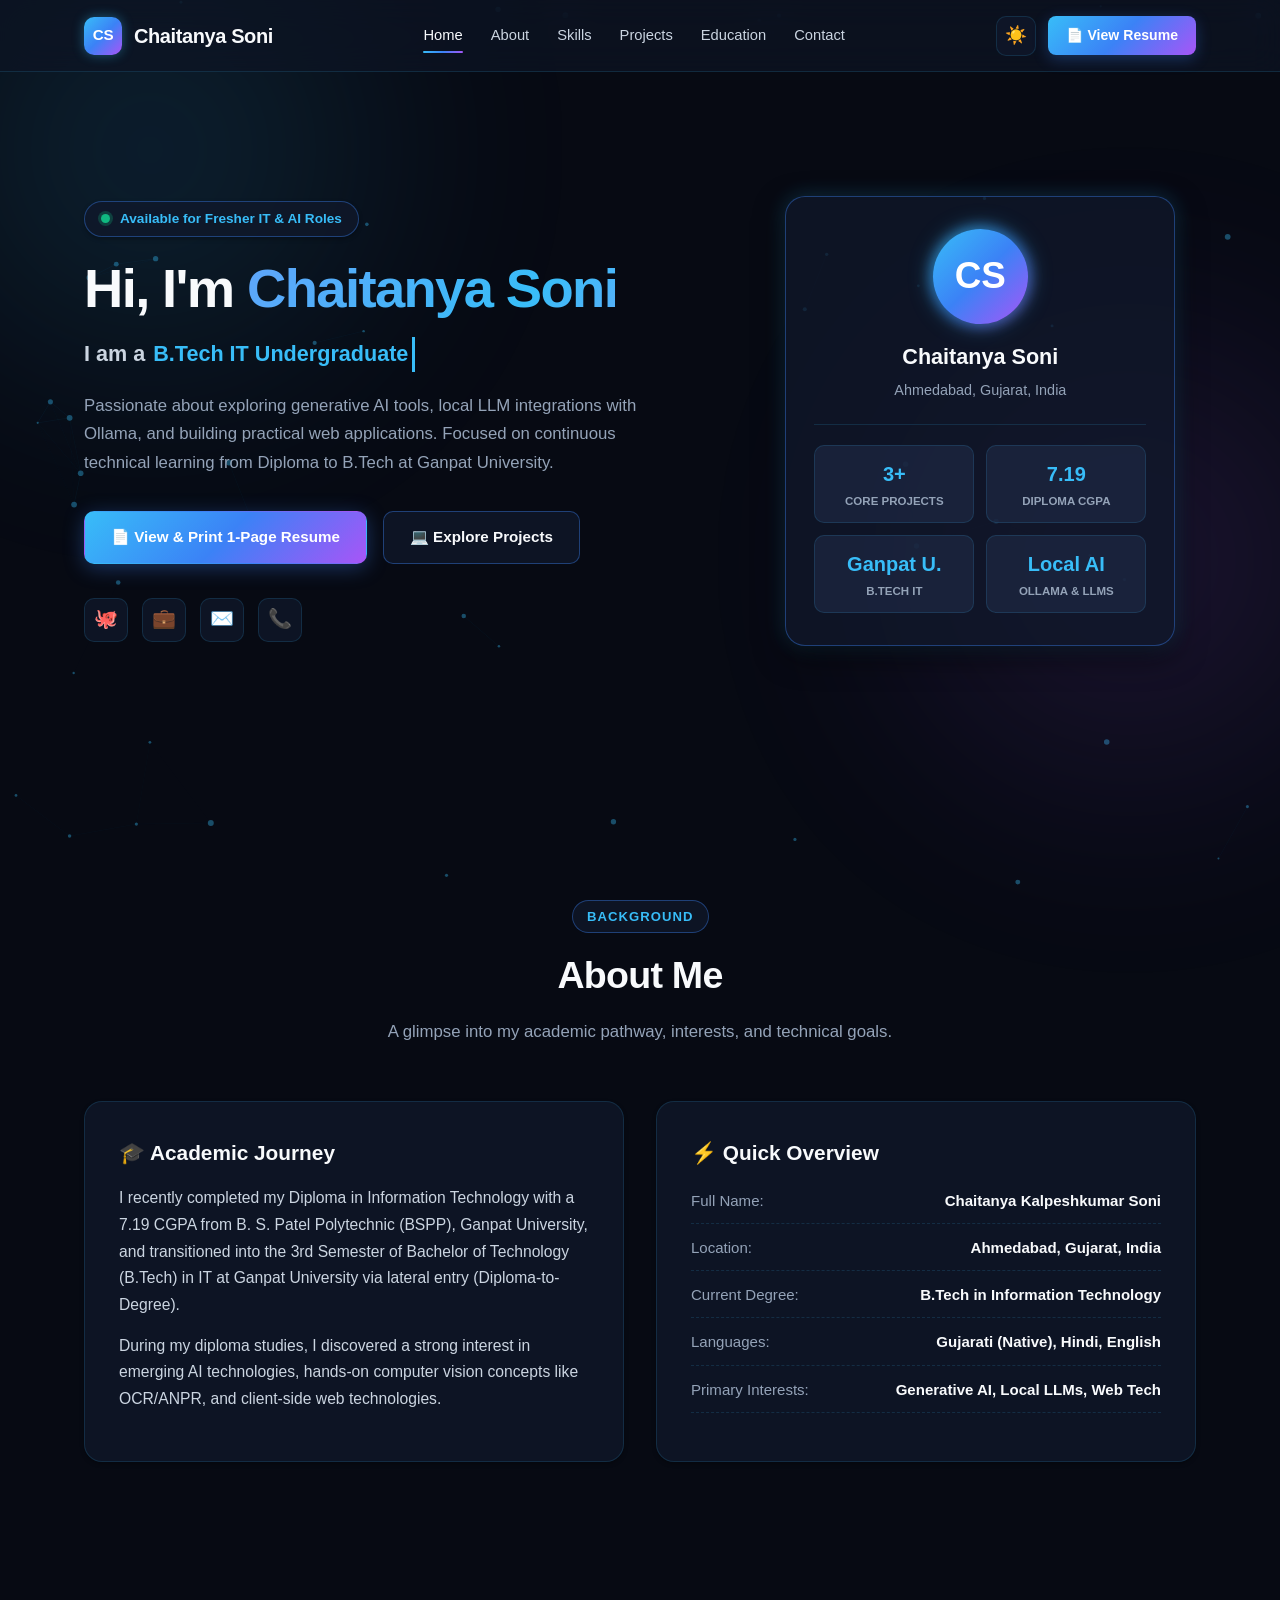
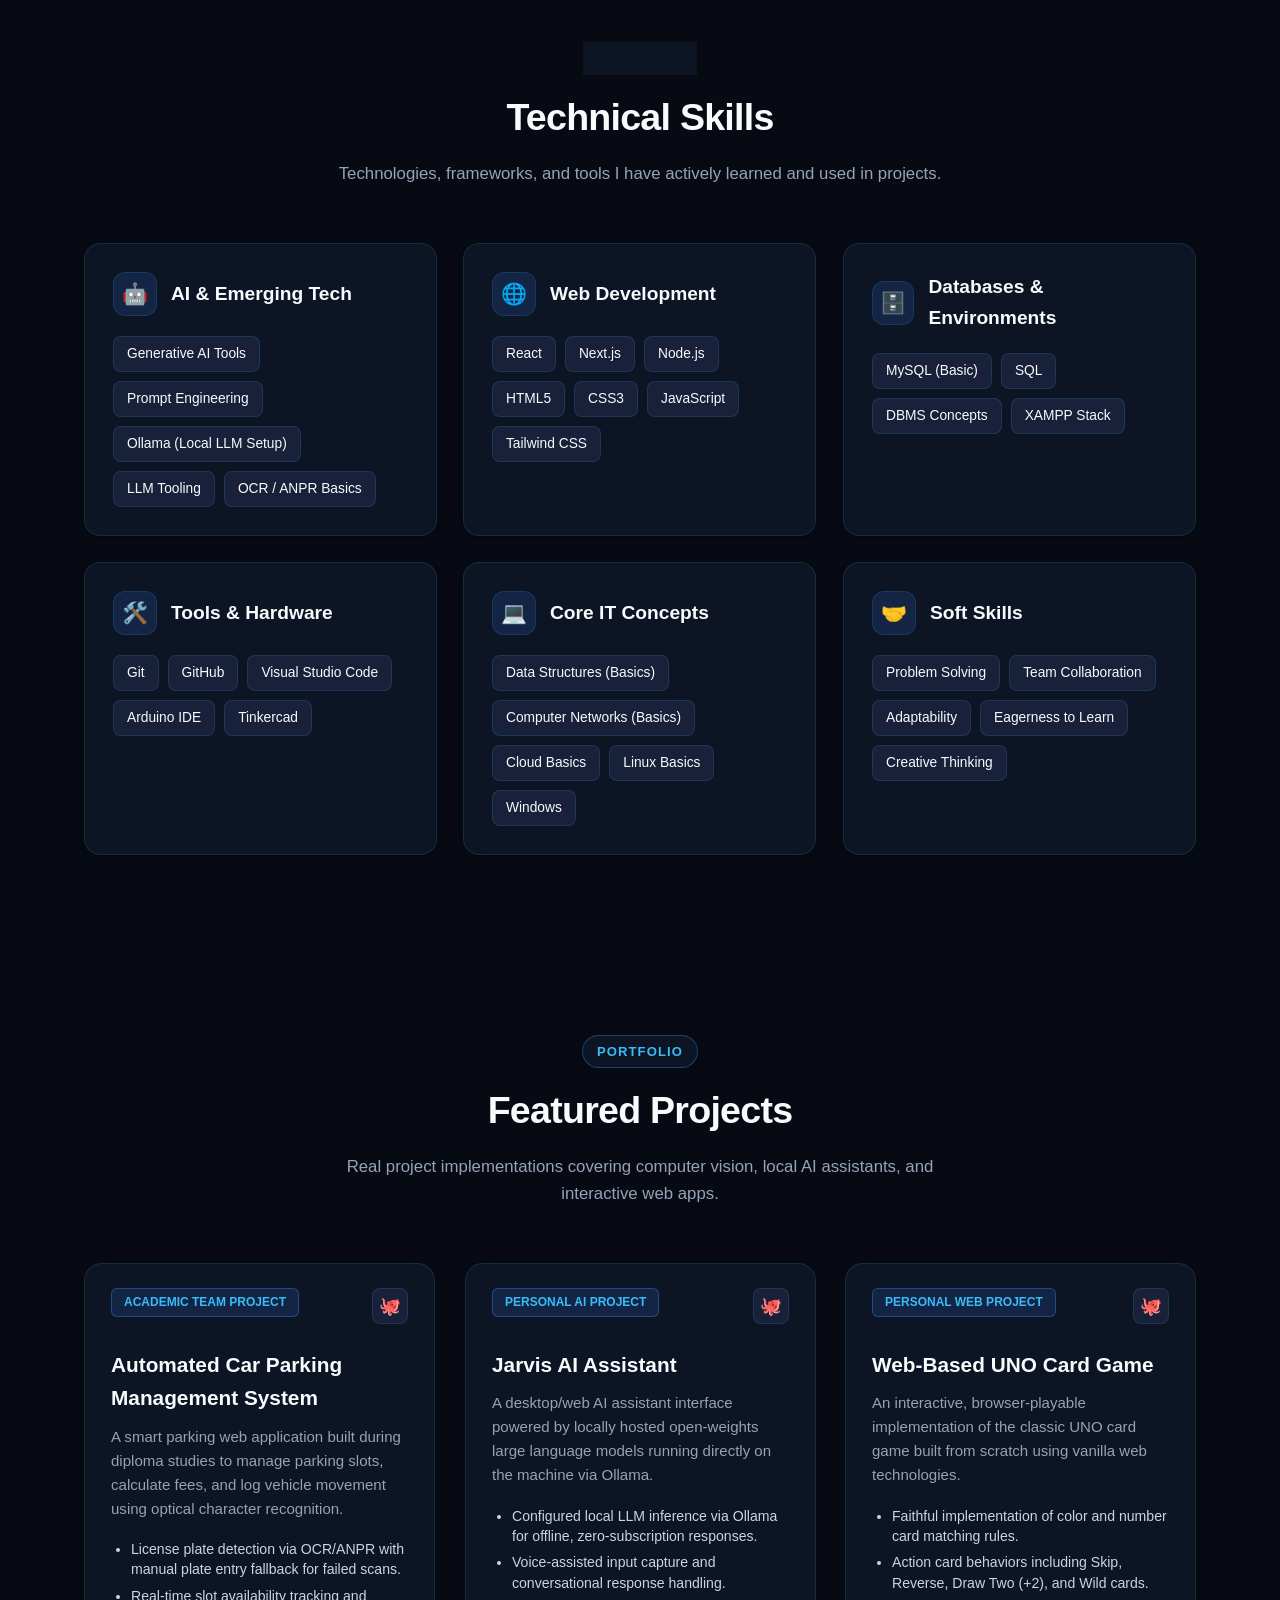
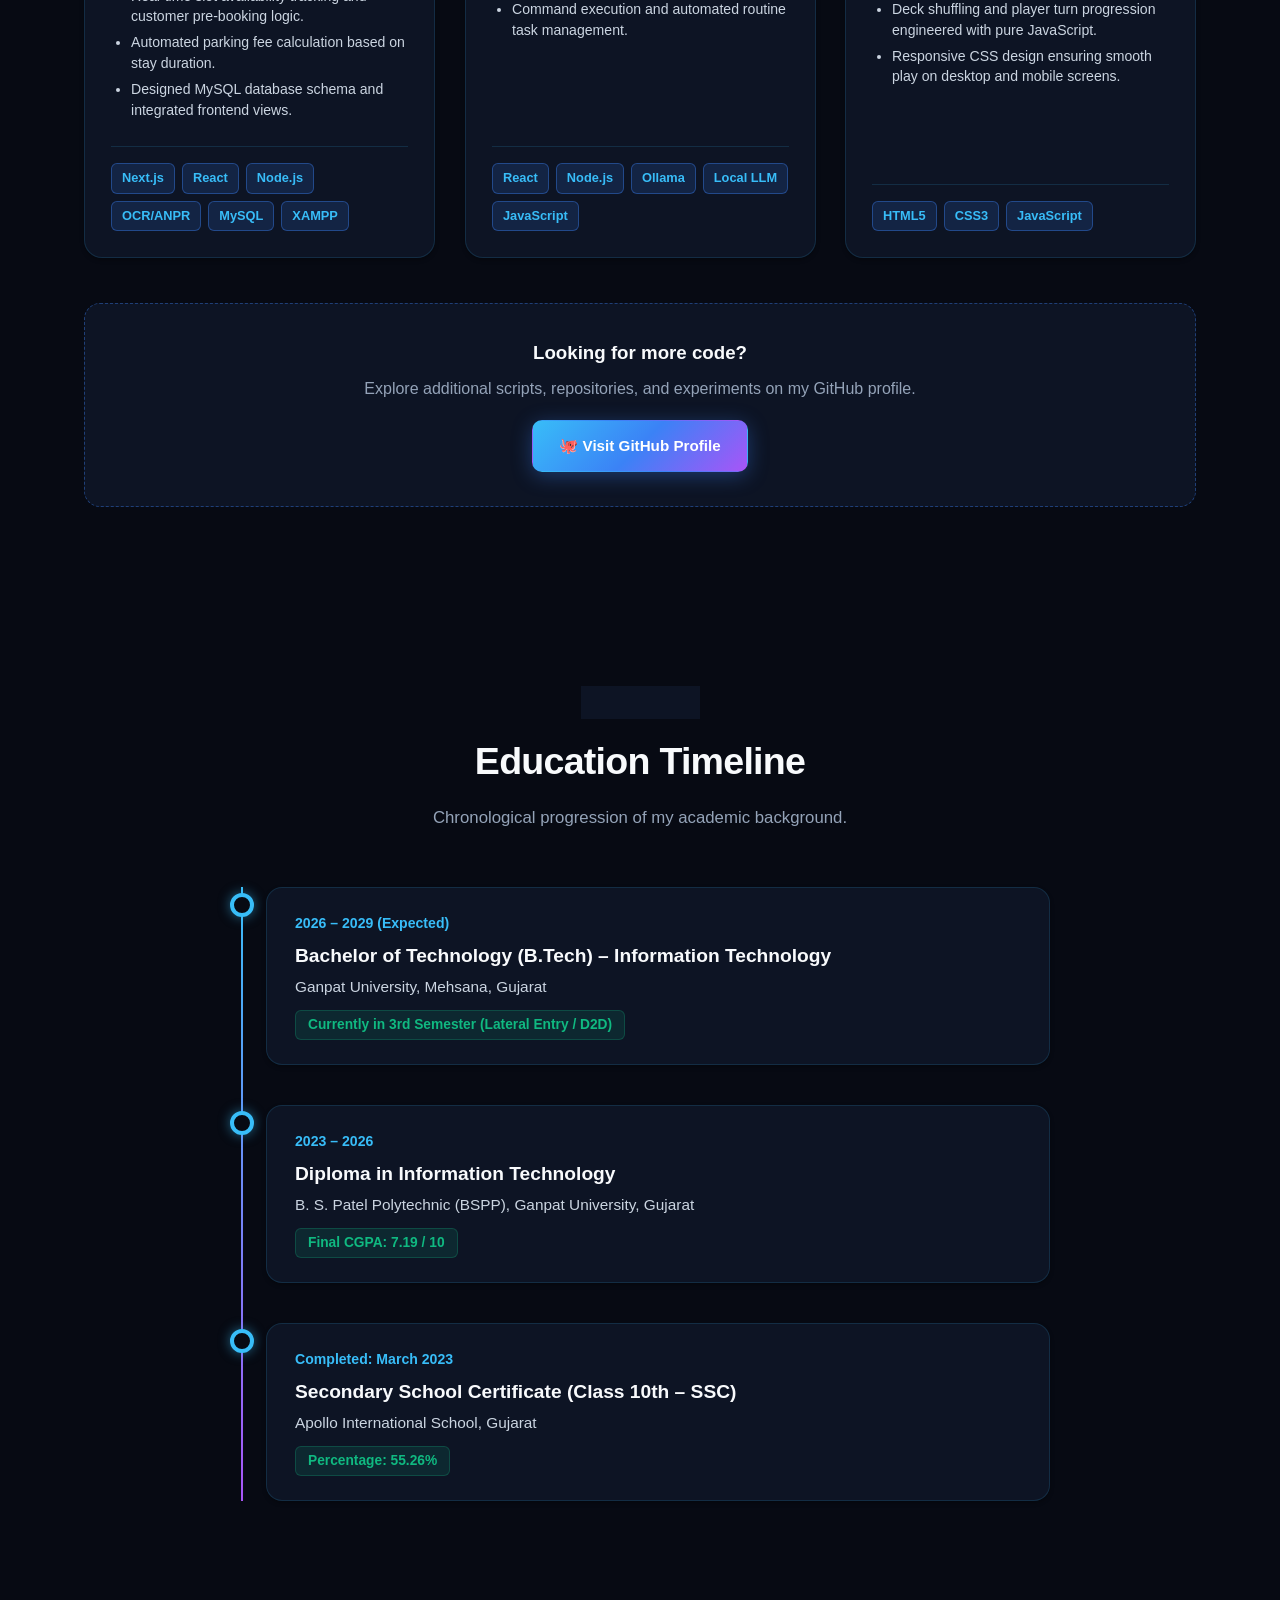
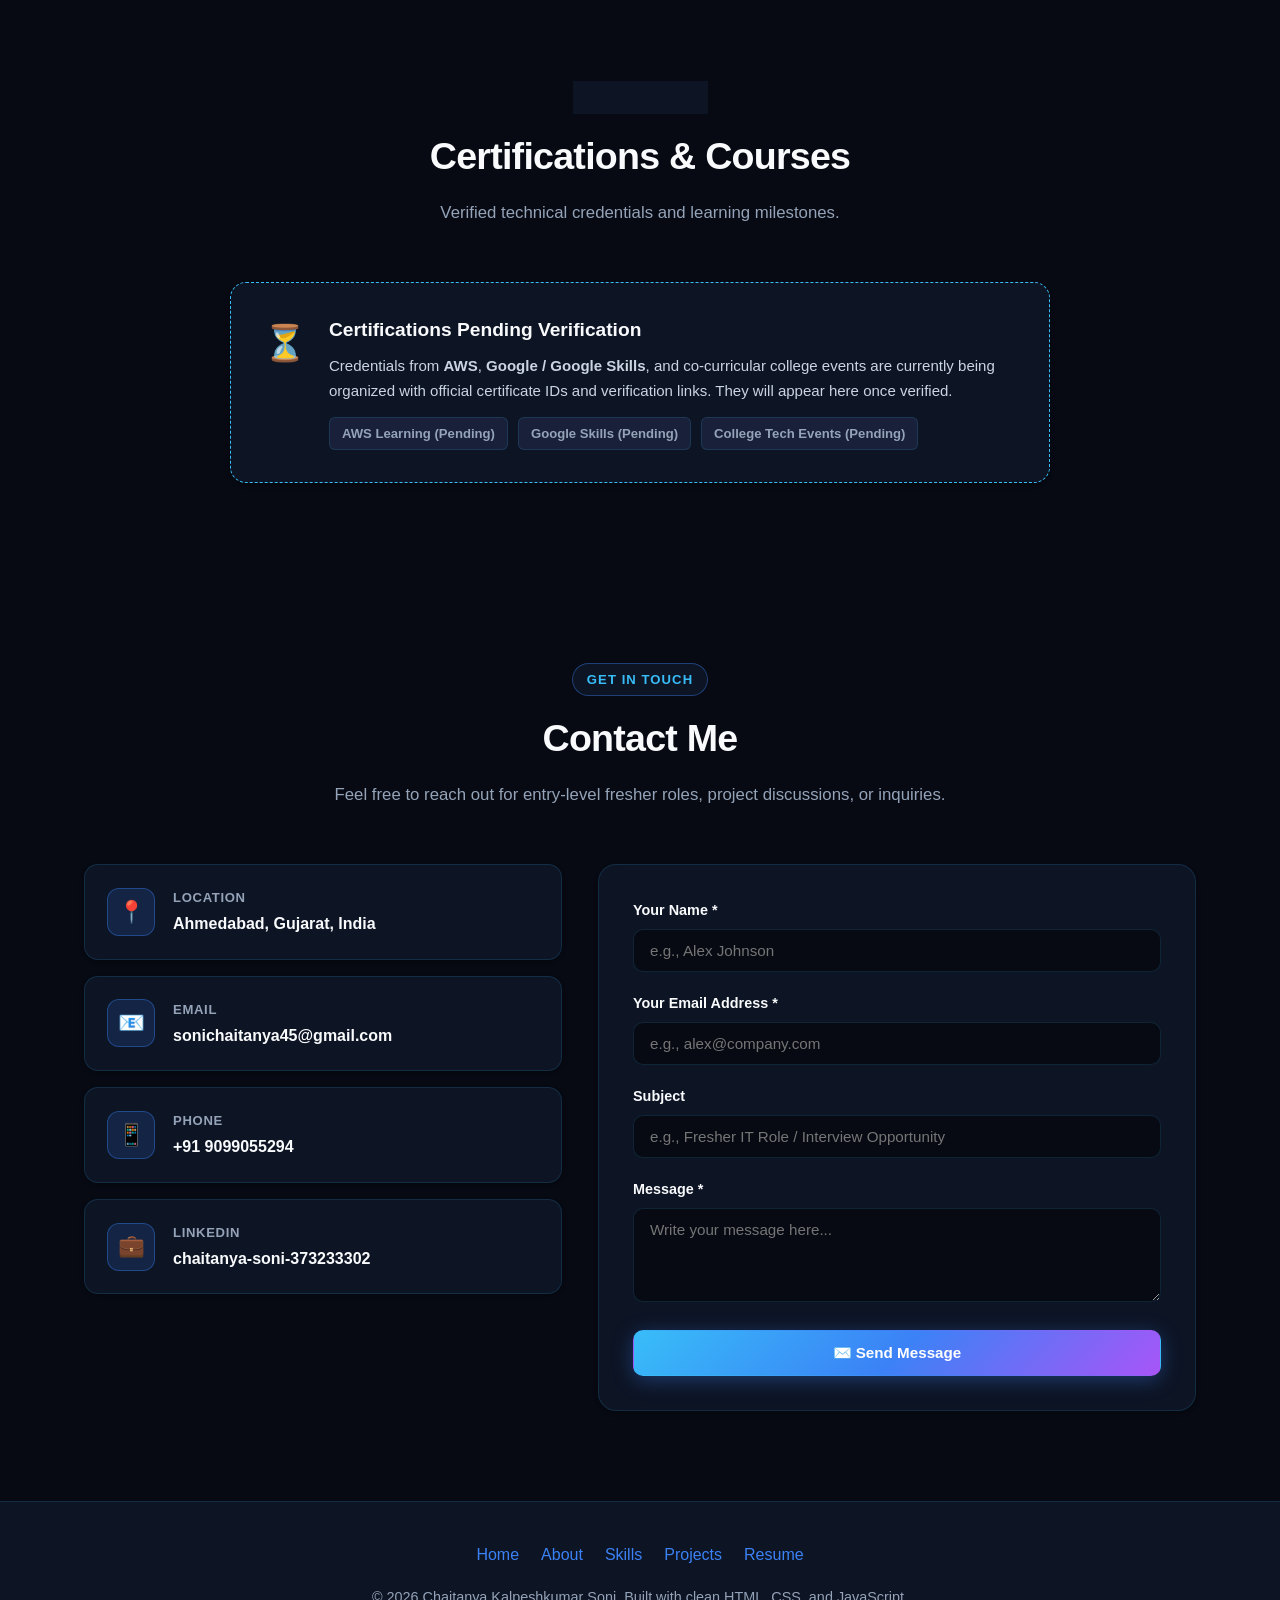
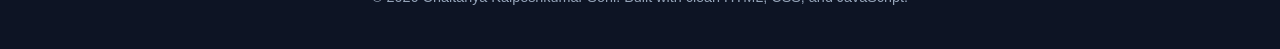
==== index.html @ d2c6862e "Enhance portfolio with animations and responsive design" ====
<!DOCTYPE html>
<html lang="en" data-theme="dark">
<head>
  <meta charset="UTF-8">
  <meta name="viewport" content="width=device-width, initial-scale=1.0">
  <title>Chaitanya Soni | IT Undergraduate & AI Enthusiast Portfolio</title>
  <meta name="description" content="Personal portfolio of Chaitanya Kalpeshkumar Soni, B.Tech IT undergraduate at Ganpat University specializing in AI tools, Local LLMs, and Web Technologies.">
  <link rel="stylesheet" href="style.css">
</head>
<body>

  <!-- Floating Particles Canvas & Ambient Glow Orbs -->
  <canvas id="particles-canvas"></canvas>
  <div class="bg-glow-orb orb-1"></div>
  <div class="bg-glow-orb orb-2"></div>

  <!-- Navigation Bar -->
  <nav class="navbar">
    <div class="container">
      <a href="#home" class="nav-brand">
        <span class="nav-avatar">CS</span>
        <span>Chaitanya Soni</span>
      </a>

      <div class="nav-links" id="nav-links">
        <a href="#home" class="active">Home</a>
        <a href="#about">About</a>
        <a href="#skills">Skills</a>
        <a href="#projects">Projects</a>
        <a href="#education">Education</a>
        <a href="#contact">Contact</a>
      </div>

      <div class="nav-actions">
        <button class="theme-toggle-btn" id="theme-toggle" aria-label="Toggle theme">
          <span id="theme-icon">☀️</span>
        </button>
        <a href="resume.html" target="_blank" class="btn-resume-nav">📄 View Resume</a>
        <button class="mobile-toggle" id="mobile-toggle" aria-label="Open navigation menu">☰</button>
      </div>
    </div>
  </nav>

  <!-- Hero Section -->
  <section class="hero" id="home">
    <div class="container">
      <div class="hero-content">
        <div class="hero-text animate-on-scroll">
          <div class="hero-status">
            <span class="status-dot"></span>
            <span>Available for Fresher IT &amp; AI Roles</span>
          </div>

          <h1 class="hero-title">
            Hi, I'm <span class="gradient-text">Chaitanya Soni</span>
          </h1>

          <div class="hero-subtitle-wrapper">
            <span class="hero-subtitle-prefix">I am a </span>
            <span class="typewriter-text" id="typewriter-text">B.Tech IT Undergraduate</span>
          </div>

          <p class="hero-description">
            Passionate about exploring generative AI tools, local LLM integrations with Ollama, and building practical web applications. Focused on continuous technical learning from Diploma to B.Tech at Ganpat University.
          </p>

          <div class="hero-buttons">
            <a href="resume.html" target="_blank" class="btn btn-primary">
              📄 View &amp; Print 1-Page Resume
            </a>
            <a href="#projects" class="btn btn-secondary">
              💻 Explore Projects
            </a>
          </div>

          <div class="hero-socials">
            <a href="https://github.com/ChaitanyaSoni-glitch" target="_blank" rel="noopener" class="social-link" title="GitHub Profile">
              🐙
            </a>
            <a href="https://www.linkedin.com/in/chaitanya-soni-373233302" target="_blank" rel="noopener" class="social-link" title="LinkedIn Profile">
              💼
            </a>
            <a href="mailto:sonichaitanya45@gmail.com" class="social-link" title="Email Me">
              ✉️
            </a>
            <a href="tel:+919099055294" class="social-link" title="Call Me">
              📞
            </a>
          </div>
        </div>

        <div class="hero-visual animate-on-scroll delay-2">
          <div class="hero-card">
            <div class="profile-avatar-large">CS</div>
            <h3 class="profile-name">Chaitanya Soni</h3>
            <p class="profile-tagline">Ahmedabad, Gujarat, India</p>

            <div class="quick-stats">
              <div class="stat-item">
                <div class="stat-value">3+</div>
                <div class="stat-label">Core Projects</div>
              </div>
              <div class="stat-item">
                <div class="stat-value">7.19</div>
                <div class="stat-label">Diploma CGPA</div>
              </div>
              <div class="stat-item">
                <div class="stat-value">Ganpat U.</div>
                <div class="stat-label">B.Tech IT</div>
              </div>
              <div class="stat-item">
                <div class="stat-value">Local AI</div>
                <div class="stat-label">Ollama &amp; LLMs</div>
              </div>
            </div>
          </div>
        </div>
      </div>
    </div>
  </section>

  <!-- About Section -->
  <section id="about">
    <div class="container">
      <div class="section-header animate-on-scroll">
        <span class="section-badge">Background</span>
        <h2 class="section-title">About Me</h2>
        <p class="section-subtitle">A glimpse into my academic pathway, interests, and technical goals.</p>
      </div>

      <div class="about-grid">
        <div class="about-card animate-on-scroll delay-1">
          <h3>🎓 Academic Journey</h3>
          <p>
            I recently completed my Diploma in Information Technology with a 7.19 CGPA from B. S. Patel Polytechnic (BSPP), Ganpat University, and transitioned into the 3rd Semester of Bachelor of Technology (B.Tech) in IT at Ganpat University via lateral entry (Diploma-to-Degree).
          </p>
          <p>
            During my diploma studies, I discovered a strong interest in emerging AI technologies, hands-on computer vision concepts like OCR/ANPR, and client-side web technologies.
          </p>
        </div>

        <div class="about-card animate-on-scroll delay-2">
          <h3>⚡ Quick Overview</h3>
          <div class="info-list">
            <div class="info-item">
              <span class="info-label">Full Name:</span>
              <span class="info-val">Chaitanya Kalpeshkumar Soni</span>
            </div>
            <div class="info-item">
              <span class="info-label">Location:</span>
              <span class="info-val">Ahmedabad, Gujarat, India</span>
            </div>
            <div class="info-item">
              <span class="info-label">Current Degree:</span>
              <span class="info-val">B.Tech in Information Technology</span>
            </div>
            <div class="info-item">
              <span class="info-label">Languages:</span>
              <span class="info-val">Gujarati (Native), Hindi, English</span>
            </div>
            <div class="info-item">
              <span class="info-label">Primary Interests:</span>
              <span class="info-val">Generative AI, Local LLMs, Web Tech</span>
            </div>
          </div>
        </div>
      </div>
    </div>
  </section>

  <!-- Technical Skills Section -->
  <section id="skills">
    <div class="container">
      <div class="section-header animate-on-scroll">
        <span class="section-badge">Expertise</span>
        <h2 class="section-title">Technical Skills</h2>
        <p class="section-subtitle">Technologies, frameworks, and tools I have actively learned and used in projects.</p>
      </div>

      <div class="skills-grid">
        <!-- AI & Modern Tools -->
        <div class="skill-category-card animate-on-scroll delay-1">
          <div class="skill-card-header">
            <div class="skill-icon-wrap">🤖</div>
            <h3 class="skill-card-title">AI &amp; Emerging Tech</h3>
          </div>
          <div class="skill-tags">
            <span class="skill-tag">Generative AI Tools</span>
            <span class="skill-tag">Prompt Engineering</span>
            <span class="skill-tag">Ollama (Local LLM Setup)</span>
            <span class="skill-tag">LLM Tooling</span>
            <span class="skill-tag">OCR / ANPR Basics</span>
          </div>
        </div>

        <!-- Web Technologies -->
        <div class="skill-category-card animate-on-scroll delay-2">
          <div class="skill-card-header">
            <div class="skill-icon-wrap">🌐</div>
            <h3 class="skill-card-title">Web Development</h3>
          </div>
          <div class="skill-tags">
            <span class="skill-tag">React</span>
            <span class="skill-tag">Next.js</span>
            <span class="skill-tag">Node.js</span>
            <span class="skill-tag">HTML5</span>
            <span class="skill-tag">CSS3</span>
            <span class="skill-tag">JavaScript</span>
            <span class="skill-tag">Tailwind CSS</span>
          </div>
        </div>

        <!-- Databases & Backend -->
        <div class="skill-category-card animate-on-scroll delay-3">
          <div class="skill-card-header">
            <div class="skill-icon-wrap">🗄️</div>
            <h3 class="skill-card-title">Databases &amp; Environments</h3>
          </div>
          <div class="skill-tags">
            <span class="skill-tag">MySQL (Basic)</span>
            <span class="skill-tag">SQL</span>
            <span class="skill-tag">DBMS Concepts</span>
            <span class="skill-tag">XAMPP Stack</span>
          </div>
        </div>

        <!-- Developer Tools & Hardware -->
        <div class="skill-category-card animate-on-scroll delay-1">
          <div class="skill-card-header">
            <div class="skill-icon-wrap">🛠️</div>
            <h3 class="skill-card-title">Tools &amp; Hardware</h3>
          </div>
          <div class="skill-tags">
            <span class="skill-tag">Git</span>
            <span class="skill-tag">GitHub</span>
            <span class="skill-tag">Visual Studio Code</span>
            <span class="skill-tag">Arduino IDE</span>
            <span class="skill-tag">Tinkercad</span>
          </div>
        </div>

        <!-- Core IT Fundamentals -->
        <div class="skill-category-card animate-on-scroll delay-2">
          <div class="skill-card-header">
            <div class="skill-icon-wrap">💻</div>
            <h3 class="skill-card-title">Core IT Concepts</h3>
          </div>
          <div class="skill-tags">
            <span class="skill-tag">Data Structures (Basics)</span>
            <span class="skill-tag">Computer Networks (Basics)</span>
            <span class="skill-tag">Cloud Basics</span>
            <span class="skill-tag">Linux Basics</span>
            <span class="skill-tag">Windows</span>
          </div>
        </div>

        <!-- Soft Skills -->
        <div class="skill-category-card animate-on-scroll delay-3">
          <div class="skill-card-header">
            <div class="skill-icon-wrap">🤝</div>
            <h3 class="skill-card-title">Soft Skills</h3>
          </div>
          <div class="skill-tags">
            <span class="skill-tag">Problem Solving</span>
            <span class="skill-tag">Team Collaboration</span>
            <span class="skill-tag">Adaptability</span>
            <span class="skill-tag">Eagerness to Learn</span>
            <span class="skill-tag">Creative Thinking</span>
          </div>
        </div>
      </div>
    </div>
  </section>

  <!-- Projects Section -->
  <section id="projects">
    <div class="container">
      <div class="section-header animate-on-scroll">
        <span class="section-badge">Portfolio</span>
        <h2 class="section-title">Featured Projects</h2>
        <p class="section-subtitle">Real project implementations covering computer vision, local AI assistants, and interactive web apps.</p>
      </div>

      <div class="projects-grid">
        <!-- Project 1 -->
        <div class="project-card animate-on-scroll delay-1">
          <div class="project-header-bar">
            <span class="project-badge">Academic Team Project</span>
            <div class="project-links">
              <a href="https://github.com/ChaitanyaSoni-glitch" target="_blank" rel="noopener" class="project-icon-btn" title="View on GitHub">
                🐙
              </a>
            </div>
          </div>
          <div class="project-body">
            <h3 class="project-title">Automated Car Parking Management System</h3>
            <p class="project-desc">
              A smart parking web application built during diploma studies to manage parking slots, calculate fees, and log vehicle movement using optical character recognition.
            </p>
            <ul class="project-features">
              <li>License plate detection via OCR/ANPR with manual plate entry fallback for failed scans.</li>
              <li>Real-time slot availability tracking and customer pre-booking logic.</li>
              <li>Automated parking fee calculation based on stay duration.</li>
              <li>Designed MySQL database schema and integrated frontend views.</li>
            </ul>
            <div class="project-techs">
              <span class="project-tech">Next.js</span>
              <span class="project-tech">React</span>
              <span class="project-tech">Node.js</span>
              <span class="project-tech">OCR/ANPR</span>
              <span class="project-tech">MySQL</span>
              <span class="project-tech">XAMPP</span>
            </div>
          </div>
        </div>

        <!-- Project 2 -->
        <div class="project-card animate-on-scroll delay-2">
          <div class="project-header-bar">
            <span class="project-badge">Personal AI Project</span>
            <div class="project-links">
              <a href="https://github.com/ChaitanyaSoni-glitch" target="_blank" rel="noopener" class="project-icon-btn" title="View on GitHub">
                🐙
              </a>
            </div>
          </div>
          <div class="project-body">
            <h3 class="project-title">Jarvis AI Assistant</h3>
            <p class="project-desc">
              A desktop/web AI assistant interface powered by locally hosted open-weights large language models running directly on the machine via Ollama.
            </p>
            <ul class="project-features">
              <li>Configured local LLM inference via Ollama for offline, zero-subscription responses.</li>
              <li>Voice-assisted input capture and conversational response handling.</li>
              <li>Command execution and automated routine task management.</li>
            </ul>
            <div class="project-techs">
              <span class="project-tech">React</span>
              <span class="project-tech">Node.js</span>
              <span class="project-tech">Ollama</span>
              <span class="project-tech">Local LLM</span>
              <span class="project-tech">JavaScript</span>
            </div>
          </div>
        </div>

        <!-- Project 3 -->
        <div class="project-card animate-on-scroll delay-3">
          <div class="project-header-bar">
            <span class="project-badge">Personal Web Project</span>
            <div class="project-links">
              <a href="https://github.com/ChaitanyaSoni-glitch" target="_blank" rel="noopener" class="project-icon-btn" title="View on GitHub">
                🐙
              </a>
            </div>
          </div>
          <div class="project-body">
            <h3 class="project-title">Web-Based UNO Card Game</h3>
            <p class="project-desc">
              An interactive, browser-playable implementation of the classic UNO card game built from scratch using vanilla web technologies.
            </p>
            <ul class="project-features">
              <li>Faithful implementation of color and number card matching rules.</li>
              <li>Action card behaviors including Skip, Reverse, Draw Two (+2), and Wild cards.</li>
              <li>Deck shuffling and player turn progression engineered with pure JavaScript.</li>
              <li>Responsive CSS design ensuring smooth play on desktop and mobile screens.</li>
            </ul>
            <div class="project-techs">
              <span class="project-tech">HTML5</span>
              <span class="project-tech">CSS3</span>
              <span class="project-tech">JavaScript</span>
            </div>
          </div>
        </div>
      </div>

      <div class="github-more-card animate-on-scroll">
        <h3>Looking for more code?</h3>
        <p style="color: var(--text-muted); margin: 8px 0 18px 0;">Explore additional scripts, repositories, and experiments on my GitHub profile.</p>
        <a href="https://github.com/ChaitanyaSoni-glitch" target="_blank" rel="noopener" class="btn btn-primary">
          🐙 Visit GitHub Profile
        </a>
      </div>
    </div>
  </section>

  <!-- Education Section -->
  <section id="education">
    <div class="container">
      <div class="section-header animate-on-scroll">
        <span class="section-badge">Academics</span>
        <h2 class="section-title">Education Timeline</h2>
        <p class="section-subtitle">Chronological progression of my academic background.</p>
      </div>

      <div class="timeline">
        <!-- B.Tech -->
        <div class="timeline-item animate-on-scroll delay-1">
          <div class="timeline-dot"></div>
          <div class="timeline-content">
            <div class="timeline-date">2026 &ndash; 2029 (Expected)</div>
            <h3 class="timeline-title">Bachelor of Technology (B.Tech) &ndash; Information Technology</h3>
            <div class="timeline-institute">Ganpat University, Mehsana, Gujarat</div>
            <div class="timeline-score">Currently in 3rd Semester (Lateral Entry / D2D)</div>
          </div>
        </div>

        <!-- Diploma -->
        <div class="timeline-item animate-on-scroll delay-2">
          <div class="timeline-dot"></div>
          <div class="timeline-content">
            <div class="timeline-date">2023 &ndash; 2026</div>
            <h3 class="timeline-title">Diploma in Information Technology</h3>
            <div class="timeline-institute">B. S. Patel Polytechnic (BSPP), Ganpat University, Gujarat</div>
            <div class="timeline-score">Final CGPA: 7.19 / 10</div>
          </div>
        </div>

        <!-- Class 10 -->
        <div class="timeline-item animate-on-scroll delay-3">
          <div class="timeline-dot"></div>
          <div class="timeline-content">
            <div class="timeline-date">Completed: March 2023</div>
            <h3 class="timeline-title">Secondary School Certificate (Class 10th &ndash; SSC)</h3>
            <div class="timeline-institute">Apollo International School, Gujarat</div>
            <div class="timeline-score">Percentage: 55.26%</div>
          </div>
        </div>
      </div>
    </div>
  </section>

  <!-- Certifications / Pending Verification Card -->
  <section id="certifications">
    <div class="container">
      <div class="section-header animate-on-scroll">
        <span class="section-badge">Credentials</span>
        <h2 class="section-title">Certifications &amp; Courses</h2>
        <p class="section-subtitle">Verified technical credentials and learning milestones.</p>
      </div>

      <div class="pending-notice-card animate-on-scroll">
        <div class="pending-icon">⏳</div>
        <div class="pending-content">
          <h3>Certifications Pending Verification</h3>
          <p>
            Credentials from <strong>AWS</strong>, <strong>Google / Google Skills</strong>, and co-curricular college events are currently being organized with official certificate IDs and verification links. They will appear here once verified.
          </p>
          <div class="pending-badges">
            <span class="pending-badge">AWS Learning (Pending)</span>
            <span class="pending-badge">Google Skills (Pending)</span>
            <span class="pending-badge">College Tech Events (Pending)</span>
          </div>
        </div>
      </div>
    </div>
  </section>

  <!-- Contact Section -->
  <section id="contact">
    <div class="container">
      <div class="section-header animate-on-scroll">
        <span class="section-badge">Get in Touch</span>
        <h2 class="section-title">Contact Me</h2>
        <p class="section-subtitle">Feel free to reach out for entry-level fresher roles, project discussions, or inquiries.</p>
      </div>

      <div class="contact-grid">
        <div class="contact-info-cards animate-on-scroll delay-1">
          <div class="contact-card">
            <div class="contact-icon">📍</div>
            <div class="contact-details">
              <h4>Location</h4>
              <p>Ahmedabad, Gujarat, India</p>
            </div>
          </div>

          <div class="contact-card">
            <div class="contact-icon">📧</div>
            <div class="contact-details">
              <h4>Email</h4>
              <a href="mailto:sonichaitanya45@gmail.com">sonichaitanya45@gmail.com</a>
            </div>
          </div>

          <div class="contact-card">
            <div class="contact-icon">📱</div>
            <div class="contact-details">
              <h4>Phone</h4>
              <a href="tel:+919099055294">+91 9099055294</a>
            </div>
          </div>

          <div class="contact-card">
            <div class="contact-icon">💼</div>
            <div class="contact-details">
              <h4>LinkedIn</h4>
              <a href="https://www.linkedin.com/in/chaitanya-soni-373233302" target="_blank" rel="noopener">
                chaitanya-soni-373233302
              </a>
            </div>
          </div>
        </div>

        <!-- Contact Form -->
        <div class="contact-form-card animate-on-scroll delay-2">
          <form id="contact-form">
            <div class="form-group">
              <label for="name">Your Name *</label>
              <input type="text" id="name" required placeholder="e.g., Alex Johnson">
            </div>

            <div class="form-group">
              <label for="email">Your Email Address *</label>
              <input type="email" id="email" required placeholder="e.g., alex@company.com">
            </div>

            <div class="form-group">
              <label for="subject">Subject</label>
              <input type="text" id="subject" placeholder="e.g., Fresher IT Role / Interview Opportunity">
            </div>

            <div class="form-group">
              <label for="message">Message *</label>
              <textarea id="message" rows="4" required placeholder="Write your message here..."></textarea>
            </div>

            <button type="submit" class="btn btn-primary" style="width: 100%; justify-content: center;">
              ✉️ Send Message
            </button>
            <div id="form-status" class="form-status"></div>
          </form>
        </div>
      </div>
    </div>
  </section>

  <!-- Footer -->
  <footer>
    <div class="container">
      <div class="footer-content">
        <div class="footer-links">
          <a href="#home">Home</a>
          <a href="#about">About</a>
          <a href="#skills">Skills</a>
          <a href="#projects">Projects</a>
          <a href="resume.html" target="_blank">Resume</a>
        </div>
        <p class="footer-copy">
          &copy; 2026 Chaitanya Kalpeshkumar Soni. Built with clean HTML, CSS, and JavaScript.
        </p>
      </div>
    </div>
  </footer>

  <!-- Back to Top Button -->
  <button id="back-to-top" class="back-to-top" aria-label="Back to top">↑</button>

  <script src="script.js"></script>
</body>
</html>
---- style.css ----
/* ==========================================================================
   Chaitanya Soni - Modern Portfolio Stylesheet
   Theme: Premium Dark / Clean Light Mode with Glowing Gradients & Animations
   ========================================================================== */

:root {
  --font-sans: -apple-system, BlinkMacSystemFont, "Segoe UI", Roboto, "Helvetica Neue", Arial, sans-serif;

  /* Premium Dark Theme (Default) */
  --bg-primary: #070a13;
  --bg-secondary: #0d1424;
  --bg-card: rgba(16, 24, 43, 0.75);
  --bg-card-hover: rgba(24, 36, 64, 0.9);
  --bg-glass: rgba(13, 20, 36, 0.7);
  --bg-tag: rgba(30, 41, 67, 0.7);
  --border-color: rgba(56, 189, 248, 0.15);
  --border-glow: rgba(59, 130, 246, 0.4);

  --text-primary: #f8fafc;
  --text-secondary: #cbd5e1;
  --text-muted: #94a3b8;

  --accent-cyan: #38bdf8;
  --accent-blue: #3b82f6;
  --accent-purple: #a855f7;
  --accent-emerald: #10b981;

  --accent-primary: #3b82f6;
  --accent-hover: #60a5fa;
  --accent-light: rgba(59, 130, 246, 0.15);
  
  --gradient-glow: linear-gradient(135deg, #38bdf8 0%, #3b82f6 50%, #a855f7 100%);
  --gradient-text: linear-gradient(135deg, #60a5fa 0%, #38bdf8 40%, #c084fc 100%);
  --card-glow: 0 8px 32px 0 rgba(0, 0, 0, 0.37);

  --shadow-sm: 0 2px 4px rgba(0, 0, 0, 0.3);
  --shadow-md: 0 4px 14px rgba(0, 0, 0, 0.45);
  --shadow-lg: 0 10px 30px rgba(0, 0, 0, 0.6);
  --shadow-neon: 0 0 20px rgba(56, 189, 248, 0.25);

  --nav-height: 72px;
  --container-max: 1160px;
  --transition: all 0.3s cubic-bezier(0.4, 0, 0.2, 1);
}

[data-theme="light"] {
  --bg-primary: #f8fafc;
  --bg-secondary: #ffffff;
  --bg-card: rgba(255, 255, 255, 0.85);
  --bg-card-hover: #ffffff;
  --bg-glass: rgba(255, 255, 255, 0.85);
  --bg-tag: #e2e8f0;
  --border-color: #e2e8f0;
  --border-glow: rgba(37, 99, 235, 0.3);

  --text-primary: #0f172a;
  --text-secondary: #334155;
  --text-muted: #64748b;

  --accent-primary: #2563eb;
  --accent-hover: #1d4ed8;
  --accent-light: #eff6ff;

  --gradient-glow: linear-gradient(135deg, #2563eb 0%, #3b82f6 50%, #60a5fa 100%);
  --gradient-text: linear-gradient(135deg, #1e40af 0%, #2563eb 50%, #7c3aed 100%);
  --card-glow: 0 8px 30px rgba(0, 0, 0, 0.06);

  --shadow-sm: 0 1px 3px rgba(0, 0, 0, 0.05);
  --shadow-md: 0 4px 6px -1px rgba(0, 0, 0, 0.08);
  --shadow-lg: 0 10px 25px -3px rgba(0, 0, 0, 0.1);
  --shadow-neon: 0 0 15px rgba(37, 99, 235, 0.15);
}

/* Reset & Base Setup */
*, *::before, *::after {
  box-sizing: border-box;
  margin: 0;
  padding: 0;
}

html {
  scroll-behavior: smooth;
  font-size: 16px;
}

body {
  font-family: var(--font-sans);
  background-color: var(--bg-primary);
  color: var(--text-primary);
  line-height: 1.6;
  overflow-x: hidden;
  position: relative;
  transition: background-color 0.4s ease, color 0.4s ease;
  min-height: 100vh;
}

/* Background Canvas Particles */
#particles-canvas {
  position: fixed;
  top: 0;
  left: 0;
  width: 100%;
  height: 100%;
  z-index: 0;
  pointer-events: none;
  opacity: 0.75;
}

/* Glowing Background Ambient Orbs */
.bg-glow-orb {
  position: fixed;
  width: 500px;
  height: 500px;
  border-radius: 50%;
  filter: blur(120px);
  opacity: 0.18;
  pointer-events: none;
  z-index: 0;
}

.orb-1 {
  top: -100px;
  left: -100px;
  background: radial-gradient(circle, var(--accent-cyan), transparent);
  animation: orbFloat 18s ease-in-out infinite alternate;
}

.orb-2 {
  bottom: 10%;
  right: -100px;
  background: radial-gradient(circle, var(--accent-purple), transparent);
  animation: orbFloat 22s ease-in-out infinite alternate-reverse;
}

@keyframes orbFloat {
  0% { transform: translate(0, 0) scale(1); }
  50% { transform: translate(60px, 40px) scale(1.15); }
  100% { transform: translate(-40px, 80px) scale(0.95); }
}

.container {
  width: 100%;
  max-width: var(--container-max);
  margin: 0 auto;
  padding: 0 24px;
  position: relative;
  z-index: 1;
}

a {
  color: var(--accent-primary);
  text-decoration: none;
  transition: var(--transition);
}

a:hover {
  color: var(--accent-hover);
}

ul {
  list-style: none;
}

/* ==========================================================================
   Navigation Bar
   ========================================================================== */
.navbar {
  position: fixed;
  top: 0;
  left: 0;
  width: 100%;
  height: var(--nav-height);
  background-color: var(--bg-glass);
  backdrop-filter: blur(16px);
  -webkit-backdrop-filter: blur(16px);
  border-bottom: 1px solid var(--border-color);
  z-index: 1000;
  transition: var(--transition);
}

.navbar.scrolled {
  box-shadow: var(--shadow-md);
  border-bottom-color: var(--border-glow);
}

.navbar .container {
  display: flex;
  justify-content: space-between;
  align-items: center;
  height: 100%;
}

.nav-brand {
  display: flex;
  align-items: center;
  gap: 12px;
  font-weight: 800;
  font-size: 1.25rem;
  color: var(--text-primary);
  letter-spacing: -0.02em;
}

.nav-avatar {
  width: 38px;
  height: 38px;
  border-radius: 10px;
  background: var(--gradient-glow);
  display: flex;
  align-items: center;
  justify-content: center;
  color: #ffffff;
  font-weight: 800;
  font-size: 0.95rem;
  box-shadow: 0 0 12px rgba(56, 189, 248, 0.4);
  transition: transform 0.3s ease;
}

.nav-brand:hover .nav-avatar {
  transform: rotate(6deg) scale(1.08);
}

.nav-links {
  display: flex;
  align-items: center;
  gap: 28px;
}

.nav-links a {
  color: var(--text-secondary);
  font-weight: 500;
  font-size: 0.92rem;
  position: relative;
  padding: 6px 0;
}

.nav-links a::after {
  content: "";
  position: absolute;
  bottom: 0;
  left: 0;
  width: 0%;
  height: 2px;
  background: var(--gradient-glow);
  transition: width 0.3s ease;
  border-radius: 2px;
}

.nav-links a:hover,
.nav-links a.active {
  color: var(--text-primary);
}

.nav-links a:hover::after,
.nav-links a.active::after {
  width: 100%;
}

.nav-actions {
  display: flex;
  align-items: center;
  gap: 12px;
}

.theme-toggle-btn {
  background: var(--bg-card);
  border: 1px solid var(--border-color);
  color: var(--text-primary);
  width: 40px;
  height: 40px;
  border-radius: 10px;
  display: flex;
  align-items: center;
  justify-content: center;
  cursor: pointer;
  font-size: 1.1rem;
  transition: var(--transition);
}

.theme-toggle-btn:hover {
  background: var(--bg-card-hover);
  border-color: var(--border-glow);
  transform: scale(1.05);
  box-shadow: var(--shadow-neon);
}

.btn-resume-nav {
  padding: 8px 18px;
  background: var(--gradient-glow);
  color: #ffffff !important;
  font-weight: 600;
  font-size: 0.88rem;
  border-radius: 8px;
  box-shadow: 0 4px 15px rgba(59, 130, 246, 0.3);
  transition: var(--transition);
  display: inline-flex;
  align-items: center;
  gap: 6px;
}

.btn-resume-nav:hover {
  transform: translateY(-2px);
  box-shadow: 0 6px 20px rgba(59, 130, 246, 0.5);
}

.mobile-toggle {
  display: none;
  background: none;
  border: none;
  font-size: 1.6rem;
  color: var(--text-primary);
  cursor: pointer;
  padding: 4px;
}

/* ==========================================================================
   Hero Section
   ========================================================================== */
.hero {
  padding-top: calc(var(--nav-height) + 50px);
  padding-bottom: 90px;
  position: relative;
  min-height: 90vh;
  display: flex;
  align-items: center;
}

.hero-content {
  display: grid;
  grid-template-columns: 1.25fr 0.85fr;
  align-items: center;
  gap: 48px;
  width: 100%;
}

.hero-status {
  display: inline-flex;
  align-items: center;
  gap: 10px;
  padding: 6px 16px;
  background: var(--bg-card);
  border: 1px solid var(--border-glow);
  border-radius: 9999px;
  font-size: 0.85rem;
  font-weight: 600;
  color: var(--accent-cyan);
  margin-bottom: 22px;
  box-shadow: var(--shadow-sm);
  backdrop-filter: blur(8px);
  animation: pulseGlow 3s infinite alternate;
}

@keyframes pulseGlow {
  0% { box-shadow: 0 0 5px rgba(56, 189, 248, 0.2); }
  100% { box-shadow: 0 0 16px rgba(56, 189, 248, 0.5); }
}

.status-dot {
  width: 9px;
  height: 9px;
  background-color: var(--accent-emerald);
  border-radius: 50%;
  box-shadow: 0 0 0 3px rgba(16, 185, 129, 0.25);
  animation: pulseDot 2s infinite;
}

@keyframes pulseDot {
  0% { box-shadow: 0 0 0 0 rgba(16, 185, 129, 0.6); }
  70% { box-shadow: 0 0 0 7px rgba(16, 185, 129, 0); }
  100% { box-shadow: 0 0 0 0 rgba(16, 185, 129, 0); }
}

.hero-title {
  font-size: 3.4rem;
  font-weight: 800;
  line-height: 1.12;
  letter-spacing: -0.03em;
  margin-bottom: 16px;
  color: var(--text-primary);
}

.hero-title .gradient-text {
  background: var(--gradient-text);
  -webkit-background-clip: text;
  -webkit-text-fill-color: transparent;
  background-size: 200% auto;
  animation: gradientShift 6s ease infinite;
}

@keyframes gradientShift {
  0% { background-position: 0% 50%; }
  50% { background-position: 100% 50%; }
  100% { background-position: 0% 50%; }
}

.hero-subtitle-wrapper {
  display: flex;
  align-items: center;
  font-size: 1.35rem;
  font-weight: 600;
  color: var(--text-secondary);
  margin-bottom: 18px;
  min-height: 38px;
}

.hero-subtitle-prefix {
  margin-right: 8px;
}

.typewriter-text {
  color: var(--accent-cyan);
  font-weight: 700;
  border-right: 3px solid var(--accent-cyan);
  padding-right: 4px;
  white-space: nowrap;
  animation: blinkCursor 0.8s infinite;
}

@keyframes blinkCursor {
  0%, 100% { border-color: transparent; }
  50% { border-color: var(--accent-cyan); }
}

.hero-description {
  font-size: 1.05rem;
  color: var(--text-muted);
  line-height: 1.7;
  margin-bottom: 34px;
  max-width: 580px;
}

.hero-buttons {
  display: flex;
  flex-wrap: wrap;
  gap: 16px;
  margin-bottom: 34px;
}

.btn {
  display: inline-flex;
  align-items: center;
  gap: 8px;
  padding: 13px 26px;
  font-size: 0.95rem;
  font-weight: 600;
  border-radius: 10px;
  cursor: pointer;
  transition: var(--transition);
  border: 1px solid transparent;
  position: relative;
  overflow: hidden;
}

.btn-primary {
  background: var(--gradient-glow);
  color: #ffffff !important;
  box-shadow: 0 4px 20px rgba(59, 130, 246, 0.35);
}

.btn-primary:hover {
  transform: translateY(-2px);
  box-shadow: 0 8px 25px rgba(59, 130, 246, 0.55);
}

.btn-secondary {
  background: var(--bg-card);
  color: var(--text-primary) !important;
  border-color: var(--border-glow);
  backdrop-filter: blur(8px);
}

.btn-secondary:hover {
  background: var(--bg-card-hover);
  border-color: var(--accent-cyan);
  transform: translateY(-2px);
  box-shadow: var(--shadow-neon);
}

.hero-socials {
  display: flex;
  align-items: center;
  gap: 14px;
}

.social-link {
  width: 44px;
  height: 44px;
  border-radius: 10px;
  background: var(--bg-card);
  border: 1px solid var(--border-color);
  display: flex;
  align-items: center;
  justify-content: center;
  color: var(--text-secondary);
  font-size: 1.2rem;
  transition: var(--transition);
  backdrop-filter: blur(8px);
}

.social-link:hover {
  color: var(--accent-cyan);
  border-color: var(--accent-cyan);
  transform: translateY(-3px) scale(1.05);
  box-shadow: var(--shadow-neon);
}

/* Hero 3D Card */
.hero-visual {
  display: flex;
  justify-content: center;
}

.hero-card {
  width: 100%;
  max-width: 390px;
  background: var(--bg-card);
  border: 1px solid var(--border-glow);
  border-radius: 20px;
  padding: 32px 28px;
  box-shadow: var(--shadow-lg), var(--shadow-neon);
  backdrop-filter: blur(16px);
  -webkit-backdrop-filter: blur(16px);
  position: relative;
  transition: transform 0.4s ease, box-shadow 0.4s ease;
}

.hero-card:hover {
  transform: translateY(-6px);
  box-shadow: var(--shadow-lg), 0 0 35px rgba(56, 189, 248, 0.35);
}

.profile-avatar-large {
  width: 95px;
  height: 95px;
  border-radius: 50%;
  background: var(--gradient-glow);
  color: #ffffff;
  display: flex;
  align-items: center;
  justify-content: center;
  font-size: 2.3rem;
  font-weight: 800;
  margin: 0 auto 16px auto;
  box-shadow: 0 0 25px rgba(56, 189, 248, 0.4);
  position: relative;
}

.profile-avatar-large::after {
  content: "";
  position: absolute;
  inset: -4px;
  border-radius: 50%;
  background: var(--gradient-glow);
  z-index: -1;
  opacity: 0.5;
  filter: blur(6px);
}

.profile-name {
  text-align: center;
  font-size: 1.35rem;
  font-weight: 700;
  color: var(--text-primary);
  margin-bottom: 4px;
}

.profile-tagline {
  text-align: center;
  font-size: 0.9rem;
  color: var(--text-muted);
  margin-bottom: 22px;
}

.quick-stats {
  display: grid;
  grid-template-columns: repeat(2, 1fr);
  gap: 12px;
  border-top: 1px solid var(--border-color);
  padding-top: 20px;
}

.stat-item {
  text-align: center;
  padding: 12px 10px;
  background: var(--bg-tag);
  border-radius: 10px;
  border: 1px solid var(--border-color);
  transition: var(--transition);
}

.stat-item:hover {
  border-color: var(--accent-cyan);
  transform: translateY(-2px);
}

.stat-value {
  font-size: 1.25rem;
  font-weight: 800;
  color: var(--accent-cyan);
}

.stat-label {
  font-size: 0.72rem;
  color: var(--text-muted);
  font-weight: 600;
  text-transform: uppercase;
  margin-top: 2px;
}

/* ==========================================================================
   Section Common Styling & Scroll Animations
   ========================================================================== */
section {
  padding: 90px 0;
  position: relative;
}

.section-header {
  text-align: center;
  margin-bottom: 55px;
}

.section-badge {
  display: inline-block;
  padding: 5px 14px;
  background-color: var(--bg-card);
  color: var(--accent-cyan);
  border-radius: 9999px;
  font-size: 0.82rem;
  font-weight: 700;
  text-transform: uppercase;
  letter-spacing: 0.08em;
  margin-bottom: 12px;
  border: 1px solid var(--border-glow);
  backdrop-filter: blur(8px);
}

.section-title {
  font-size: 2.35rem;
  font-weight: 800;
  color: var(--text-primary);
  letter-spacing: -0.02em;
  margin-bottom: 14px;
}

.section-subtitle {
  font-size: 1.05rem;
  color: var(--text-muted);
  max-width: 620px;
  margin: 0 auto;
  line-height: 1.6;
}

/* Scroll Animation Classes */
.animate-on-scroll {
  opacity: 0;
  transform: translateY(28px);
  transition: opacity 0.7s cubic-bezier(0.2, 0.8, 0.2, 1), transform 0.7s cubic-bezier(0.2, 0.8, 0.2, 1);
  will-change: opacity, transform;
}

.animate-on-scroll.in-view {
  opacity: 1;
  transform: translateY(0);
}

.delay-1 { transition-delay: 0.1s; }
.delay-2 { transition-delay: 0.2s; }
.delay-3 { transition-delay: 0.3s; }
.delay-4 { transition-delay: 0.4s; }

/* ==========================================================================
   About Section
   ========================================================================== */
.about-grid {
  display: grid;
  grid-template-columns: 1fr 1fr;
  gap: 32px;
}

.about-card {
  background: var(--bg-card);
  border: 1px solid var(--border-color);
  border-radius: 18px;
  padding: 34px;
  box-shadow: var(--shadow-sm);
  backdrop-filter: blur(12px);
  transition: var(--transition);
}

.about-card:hover {
  border-color: var(--border-glow);
  box-shadow: var(--shadow-md);
}

.about-card h3 {
  font-size: 1.3rem;
  font-weight: 700;
  color: var(--text-primary);
  margin-bottom: 16px;
  display: flex;
  align-items: center;
  gap: 10px;
}

.about-card p {
  color: var(--text-secondary);
  font-size: 0.98rem;
  line-height: 1.7;
  margin-bottom: 14px;
}

.info-list {
  display: flex;
  flex-direction: column;
  gap: 12px;
  margin-top: 20px;
}

.info-item {
  display: flex;
  align-items: center;
  justify-content: space-between;
  padding-bottom: 10px;
  border-bottom: 1px dashed var(--border-color);
  font-size: 0.94rem;
}

.info-label {
  color: var(--text-muted);
  font-weight: 500;
}

.info-val {
  color: var(--text-primary);
  font-weight: 600;
}

/* ==========================================================================
   Skills Section
   ========================================================================== */
.skills-grid {
  display: grid;
  grid-template-columns: repeat(auto-fit, minmax(320px, 1fr));
  gap: 26px;
}

.skill-category-card {
  background: var(--bg-card);
  border: 1px solid var(--border-color);
  border-radius: 16px;
  padding: 28px;
  box-shadow: var(--shadow-sm);
  backdrop-filter: blur(12px);
  transition: var(--transition);
  position: relative;
  overflow: hidden;
}

.skill-category-card::before {
  content: "";
  position: absolute;
  top: 0;
  left: 0;
  width: 100%;
  height: 3px;
  background: var(--gradient-glow);
  opacity: 0;
  transition: opacity 0.3s ease;
}

.skill-category-card:hover {
  transform: translateY(-4px);
  border-color: var(--border-glow);
  box-shadow: var(--shadow-md), var(--shadow-neon);
}

.skill-category-card:hover::before {
  opacity: 1;
}

.skill-card-header {
  display: flex;
  align-items: center;
  gap: 14px;
  margin-bottom: 20px;
}

.skill-icon-wrap {
  width: 44px;
  height: 44px;
  border-radius: 12px;
  background: var(--accent-light);
  color: var(--accent-cyan);
  display: flex;
  align-items: center;
  justify-content: center;
  font-size: 1.3rem;
  border: 1px solid var(--border-color);
}

.skill-card-title {
  font-size: 1.2rem;
  font-weight: 700;
  color: var(--text-primary);
}

.skill-tags {
  display: flex;
  flex-wrap: wrap;
  gap: 9px;
}

.skill-tag {
  background: var(--bg-tag);
  color: var(--text-primary);
  padding: 6px 13px;
  border-radius: 8px;
  font-size: 0.86rem;
  font-weight: 500;
  border: 1px solid var(--border-color);
  transition: var(--transition);
  display: inline-flex;
  align-items: center;
  gap: 5px;
}

.skill-tag:hover {
  background: var(--accent-light);
  color: var(--accent-cyan);
  border-color: var(--accent-cyan);
  transform: translateY(-2px);
}

/* ==========================================================================
   Projects Section
   ========================================================================== */
.projects-grid {
  display: grid;
  grid-template-columns: repeat(auto-fit, minmax(340px, 1fr));
  gap: 30px;
}

.project-card {
  background: var(--bg-card);
  border: 1px solid var(--border-color);
  border-radius: 18px;
  overflow: hidden;
  box-shadow: var(--shadow-sm);
  display: flex;
  flex-direction: column;
  transition: transform 0.35s ease, box-shadow 0.35s ease, border-color 0.35s ease;
  backdrop-filter: blur(14px);
  position: relative;
}

.project-card:hover {
  transform: translateY(-6px);
  box-shadow: var(--shadow-lg), 0 0 25px rgba(56, 189, 248, 0.25);
  border-color: var(--border-glow);
}

.project-header-bar {
  padding: 24px 26px 12px 26px;
  display: flex;
  justify-content: space-between;
  align-items: flex-start;
}

.project-badge {
  font-size: 0.75rem;
  font-weight: 700;
  text-transform: uppercase;
  padding: 4px 12px;
  border-radius: 6px;
  background: var(--accent-light);
  color: var(--accent-cyan);
  border: 1px solid var(--border-glow);
}

.project-links {
  display: flex;
  gap: 10px;
}

.project-icon-btn {
  width: 36px;
  height: 36px;
  border-radius: 8px;
  background: var(--bg-tag);
  border: 1px solid var(--border-color);
  display: flex;
  align-items: center;
  justify-content: center;
  color: var(--text-secondary);
  font-size: 1.1rem;
  transition: var(--transition);
}

.project-icon-btn:hover {
  color: var(--accent-cyan);
  border-color: var(--accent-cyan);
  transform: scale(1.1);
  box-shadow: var(--shadow-neon);
}

.project-body {
  padding: 12px 26px 26px 26px;
  flex: 1;
  display: flex;
  flex-direction: column;
}

.project-title {
  font-size: 1.3rem;
  font-weight: 700;
  color: var(--text-primary);
  margin-bottom: 10px;
}

.project-desc {
  font-size: 0.94rem;
  color: var(--text-muted);
  line-height: 1.6;
  margin-bottom: 18px;
}

.project-features {
  margin-bottom: 20px;
  padding-left: 20px;
  list-style-type: disc;
}

.project-features li {
  font-size: 0.88rem;
  color: var(--text-secondary);
  margin-bottom: 6px;
  line-height: 1.45;
}

.project-techs {
  display: flex;
  flex-wrap: wrap;
  gap: 7px;
  margin-top: auto;
  padding-top: 16px;
  border-top: 1px solid var(--border-color);
}

.project-tech {
  font-size: 0.8rem;
  font-weight: 600;
  color: var(--accent-cyan);
  background: var(--accent-light);
  padding: 4px 10px;
  border-radius: 6px;
  border: 1px solid var(--border-glow);
}

.github-more-card {
  text-align: center;
  margin-top: 45px;
  padding: 34px;
  background: var(--bg-card);
  border: 1px dashed var(--border-glow);
  border-radius: 16px;
  backdrop-filter: blur(12px);
}

/* ==========================================================================
   Education Section
   ========================================================================== */
.timeline {
  position: relative;
  max-width: 820px;
  margin: 0 auto;
  padding-left: 36px;
}

.timeline::before {
  content: "";
  position: absolute;
  top: 0;
  bottom: 0;
  left: 11px;
  width: 2px;
  background: linear-gradient(180deg, var(--accent-cyan) 0%, var(--accent-purple) 100%);
}

.timeline-item {
  position: relative;
  margin-bottom: 40px;
}

.timeline-item:last-child {
  margin-bottom: 0;
}

.timeline-dot {
  position: absolute;
  left: -36px;
  top: 6px;
  width: 24px;
  height: 24px;
  border-radius: 50%;
  background: var(--bg-primary);
  border: 4px solid var(--accent-cyan);
  box-shadow: 0 0 12px rgba(56, 189, 248, 0.5);
  transition: var(--transition);
}

.timeline-item:hover .timeline-dot {
  transform: scale(1.2);
  border-color: var(--accent-purple);
}

.timeline-content {
  background: var(--bg-card);
  border: 1px solid var(--border-color);
  border-radius: 16px;
  padding: 24px 28px;
  box-shadow: var(--shadow-sm);
  backdrop-filter: blur(12px);
  transition: var(--transition);
}

.timeline-content:hover {
  border-color: var(--border-glow);
  box-shadow: var(--shadow-md);
  transform: translateX(4px);
}

.timeline-date {
  font-size: 0.88rem;
  font-weight: 700;
  color: var(--accent-cyan);
  margin-bottom: 6px;
}

.timeline-title {
  font-size: 1.2rem;
  font-weight: 700;
  color: var(--text-primary);
  margin-bottom: 4px;
}

.timeline-institute {
  font-size: 0.96rem;
  font-weight: 500;
  color: var(--text-secondary);
  margin-bottom: 10px;
}

.timeline-score {
  display: inline-block;
  font-size: 0.86rem;
  font-weight: 600;
  color: var(--accent-emerald);
  background: rgba(16, 185, 129, 0.12);
  padding: 3px 12px;
  border-radius: 6px;
  border: 1px solid rgba(16, 185, 129, 0.25);
}

/* ==========================================================================
   Certifications & Pending Notice Card
   ========================================================================== */
.pending-notice-card {
  max-width: 820px;
  margin: 0 auto;
  background: var(--bg-card);
  border: 1px dashed var(--accent-cyan);
  border-radius: 16px;
  padding: 32px;
  display: flex;
  gap: 22px;
  align-items: flex-start;
  box-shadow: var(--shadow-sm);
  backdrop-filter: blur(12px);
}

.pending-icon {
  font-size: 2.2rem;
  color: var(--accent-cyan);
}

.pending-content h3 {
  font-size: 1.2rem;
  font-weight: 700;
  color: var(--text-primary);
  margin-bottom: 8px;
}

.pending-content p {
  font-size: 0.94rem;
  color: var(--text-secondary);
  line-height: 1.65;
  margin-bottom: 14px;
}

.pending-badges {
  display: flex;
  flex-wrap: wrap;
  gap: 10px;
}

.pending-badge {
  font-size: 0.82rem;
  font-weight: 600;
  color: var(--text-muted);
  background: var(--bg-tag);
  padding: 5px 12px;
  border-radius: 6px;
  border: 1px solid var(--border-color);
}

/* ==========================================================================
   Contact Section
   ========================================================================== */
.contact-grid {
  display: grid;
  grid-template-columns: 1fr 1.25fr;
  gap: 36px;
}

.contact-info-cards {
  display: flex;
  flex-direction: column;
  gap: 16px;
}

.contact-card {
  background: var(--bg-card);
  border: 1px solid var(--border-color);
  border-radius: 14px;
  padding: 22px;
  display: flex;
  align-items: center;
  gap: 18px;
  box-shadow: var(--shadow-sm);
  backdrop-filter: blur(12px);
  transition: var(--transition);
}

.contact-card:hover {
  border-color: var(--accent-cyan);
  transform: translateX(6px);
  box-shadow: var(--shadow-neon);
}

.contact-icon {
  width: 48px;
  height: 48px;
  border-radius: 12px;
  background: var(--accent-light);
  color: var(--accent-cyan);
  display: flex;
  align-items: center;
  justify-content: center;
  font-size: 1.35rem;
  border: 1px solid var(--border-glow);
}

.contact-details h4 {
  font-size: 0.82rem;
  text-transform: uppercase;
  color: var(--text-muted);
  font-weight: 700;
  letter-spacing: 0.05em;
  margin-bottom: 3px;
}

.contact-details a,
.contact-details p {
  font-size: 1rem;
  font-weight: 600;
  color: var(--text-primary);
}

.contact-form-card {
  background: var(--bg-card);
  border: 1px solid var(--border-color);
  border-radius: 18px;
  padding: 34px;
  box-shadow: var(--shadow-sm);
  backdrop-filter: blur(14px);
}

.form-group {
  margin-bottom: 20px;
}

.form-group label {
  display: block;
  font-size: 0.9rem;
  font-weight: 600;
  color: var(--text-primary);
  margin-bottom: 7px;
}

.form-group input,
.form-group textarea {
  width: 100%;
  padding: 12px 16px;
  border-radius: 10px;
  border: 1px solid var(--border-color);
  background: var(--bg-primary);
  color: var(--text-primary);
  font-family: inherit;
  font-size: 0.95rem;
  outline: none;
  transition: var(--transition);
}

.form-group input:focus,
.form-group textarea:focus {
  border-color: var(--accent-cyan);
  box-shadow: 0 0 0 3px rgba(56, 189, 248, 0.2);
}

.form-status {
  margin-top: 14px;
  font-size: 0.92rem;
  display: none;
  font-weight: 600;
}

/* ==========================================================================
   Footer
   ========================================================================== */
footer {
  background: var(--bg-secondary);
  border-top: 1px solid var(--border-color);
  padding: 40px 0;
  text-align: center;
  position: relative;
  z-index: 1;
}

.footer-content {
  display: flex;
  flex-direction: column;
  align-items: center;
  gap: 18px;
}

.footer-links {
  display: flex;
  gap: 22px;
}

.footer-copy {
  font-size: 0.9rem;
  color: var(--text-muted);
}

/* Back to Top Button */
.back-to-top {
  position: fixed;
  bottom: 28px;
  right: 28px;
  width: 46px;
  height: 46px;
  border-radius: 12px;
  background: var(--gradient-glow);
  color: #ffffff;
  display: flex;
  align-items: center;
  justify-content: center;
  box-shadow: 0 4px 15px rgba(59, 130, 246, 0.4);
  border: none;
  cursor: pointer;
  opacity: 0;
  visibility: hidden;
  transition: var(--transition);
  z-index: 999;
  font-size: 1.2rem;
}

.back-to-top.show {
  opacity: 1;
  visibility: visible;
}

.back-to-top:hover {
  transform: translateY(-4px);
  box-shadow: 0 6px 20px rgba(59, 130, 246, 0.6);
}

/* ==========================================================================
   Responsive Breakpoints
   ========================================================================== */
@media (max-width: 992px) {
  .hero-content {
    grid-template-columns: 1fr;
    text-align: center;
  }
  .hero-subtitle-wrapper {
    justify-content: center;
  }
  .hero-description {
    margin-left: auto;
    margin-right: auto;
  }
  .hero-buttons {
    justify-content: center;
  }
  .hero-socials {
    justify-content: center;
  }
  .about-grid {
    grid-template-columns: 1fr;
  }
  .contact-grid {
    grid-template-columns: 1fr;
  }
}

@media (max-width: 768px) {
  .nav-links {
    position: fixed;
    top: var(--nav-height);
    left: 0;
    width: 100%;
    background: var(--bg-secondary);
    border-bottom: 1px solid var(--border-color);
    flex-direction: column;
    padding: 24px;
    gap: 18px;
    display: none;
    box-shadow: var(--shadow-lg);
  }
  .nav-links.open {
    display: flex;
  }
  .mobile-toggle {
    display: block;
  }
  .hero-title {
    font-size: 2.5rem;
  }
  .hero-subtitle-wrapper {
    font-size: 1.15rem;
  }
  .section-title {
    font-size: 1.9rem;
  }
  .btn-resume-nav {
    display: none;
  }
}
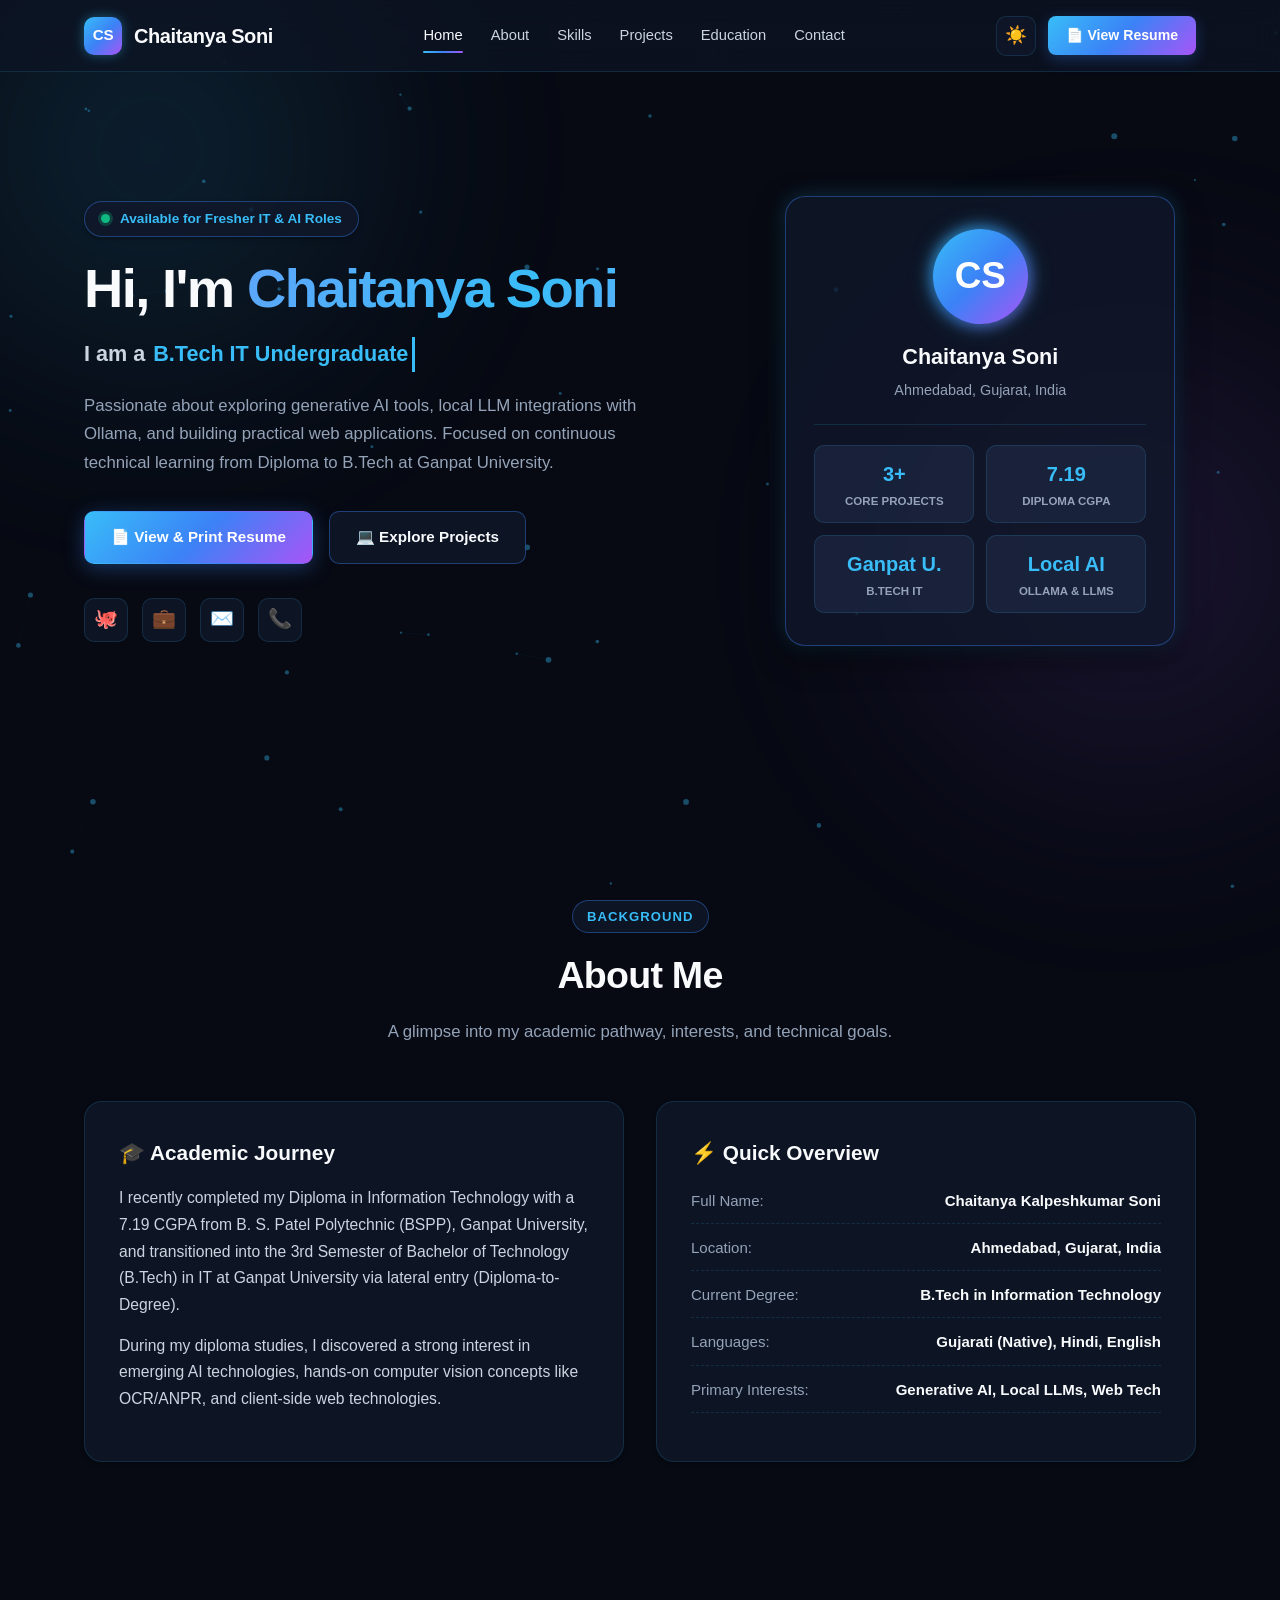
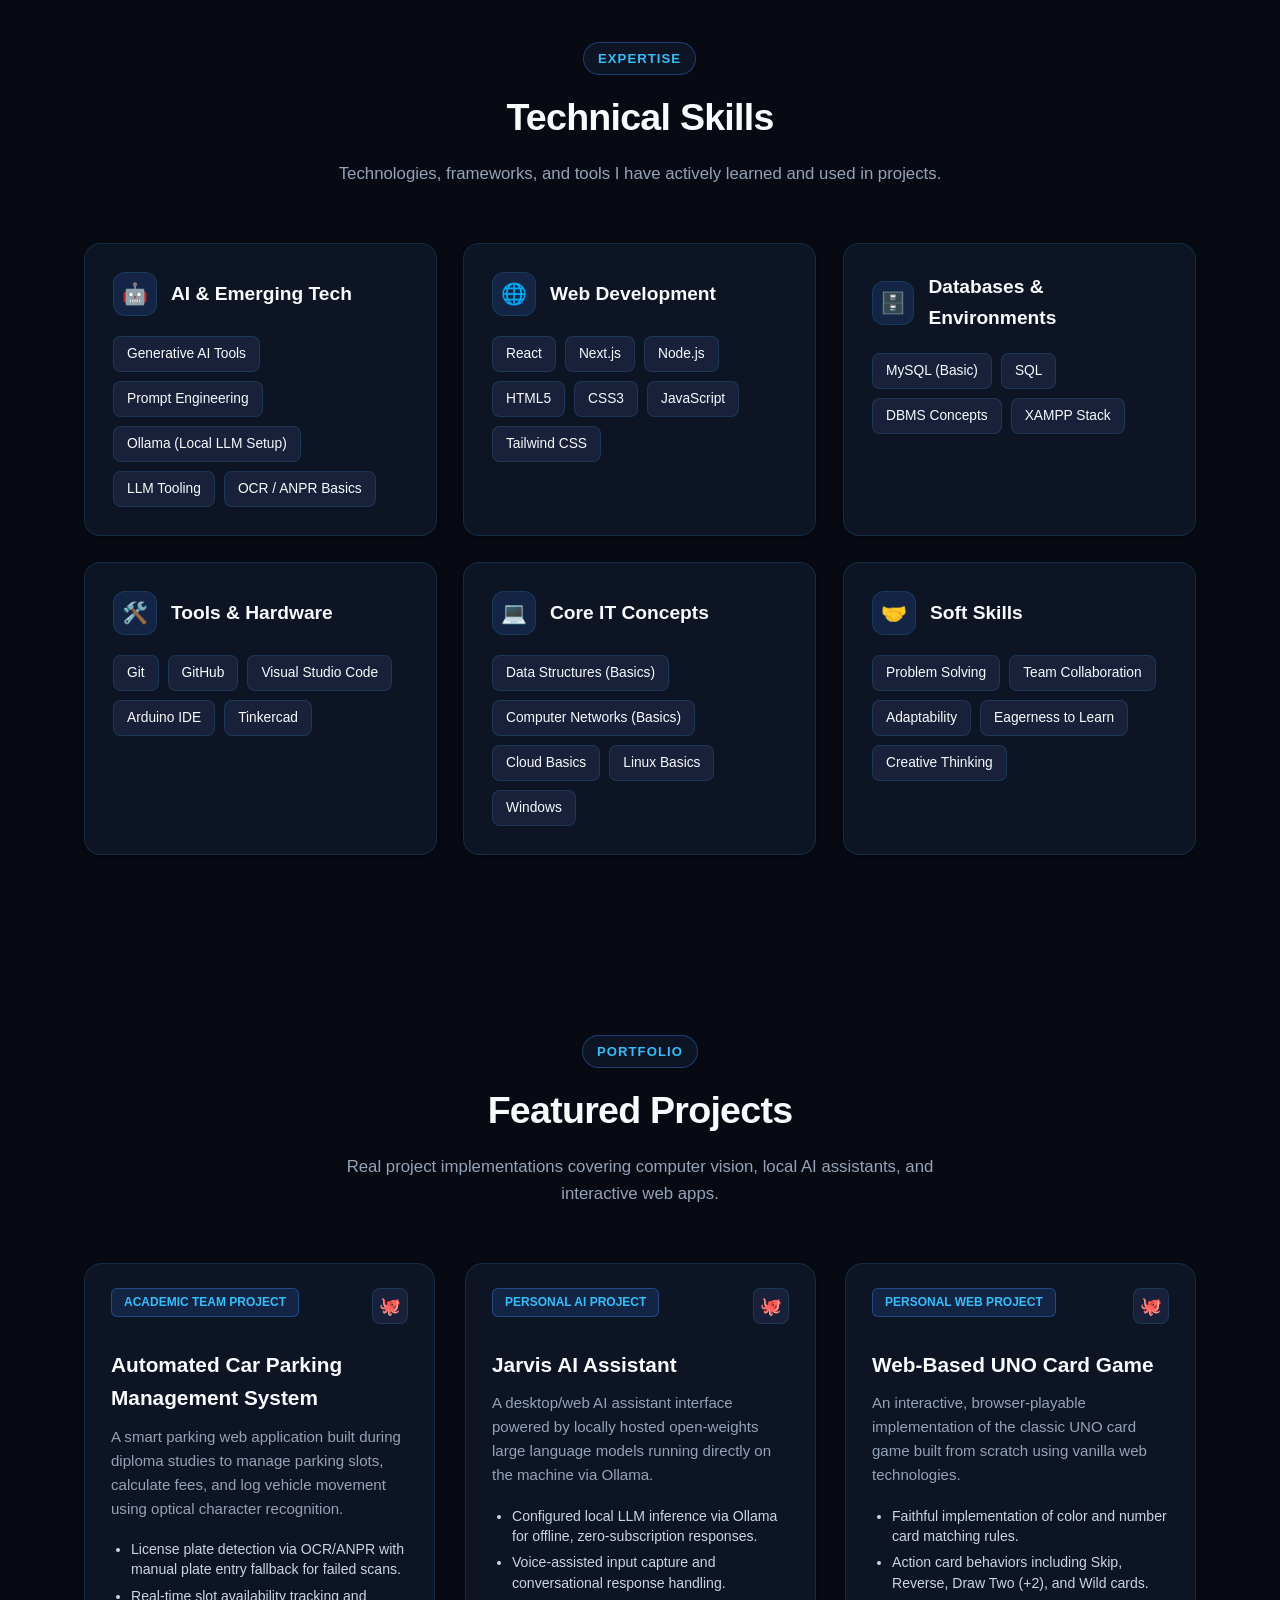
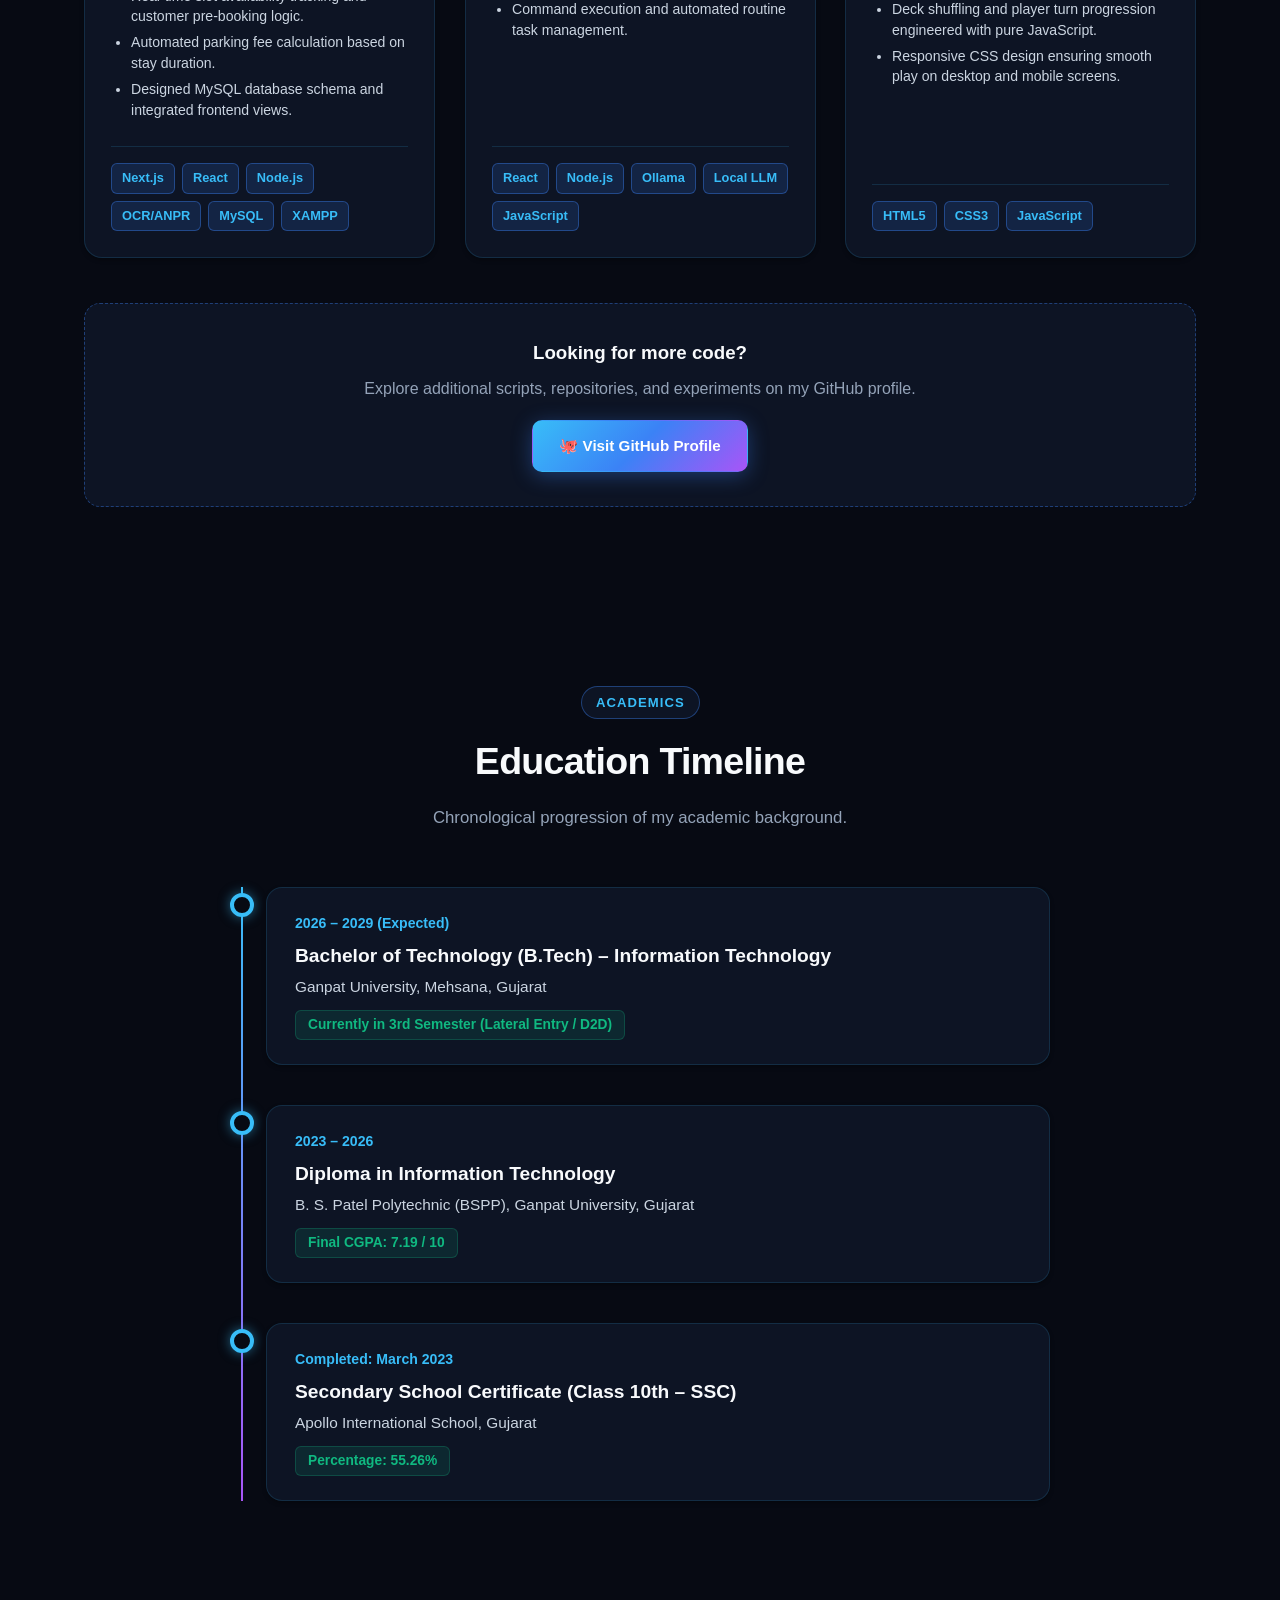
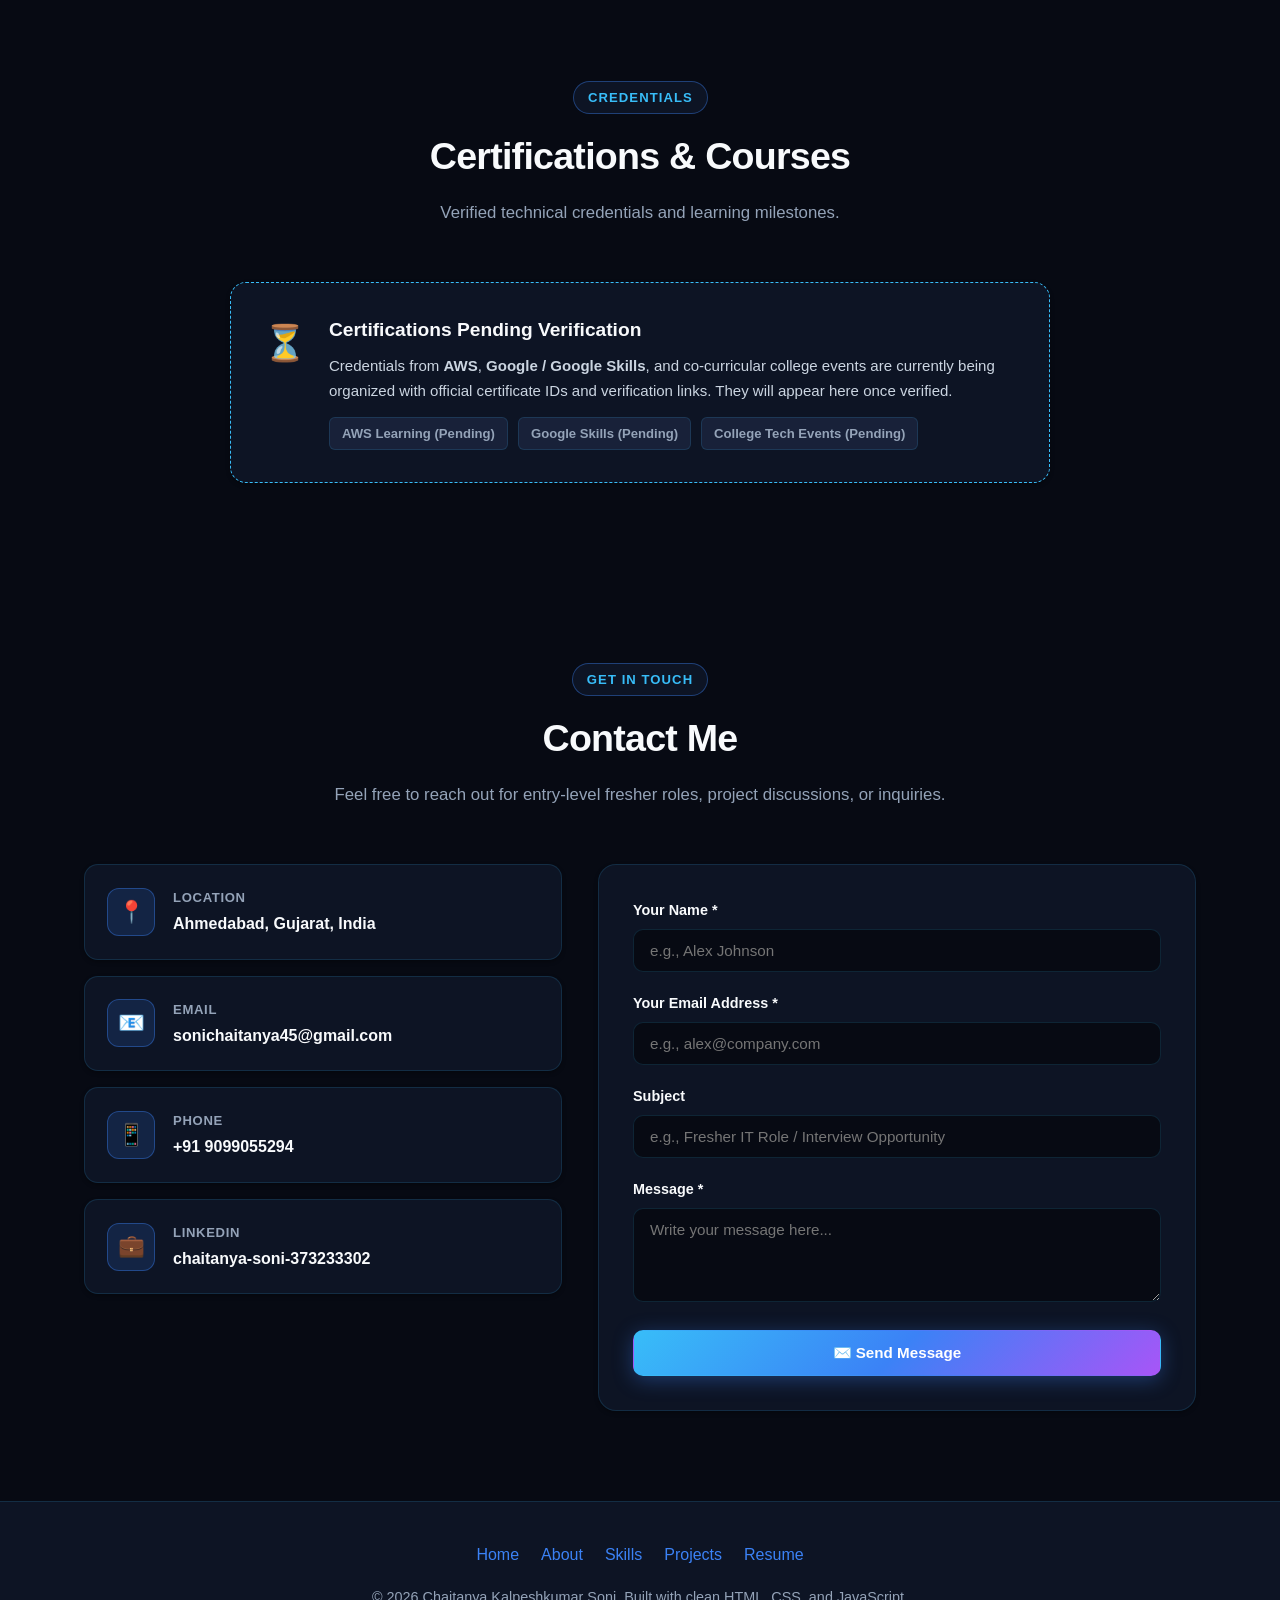
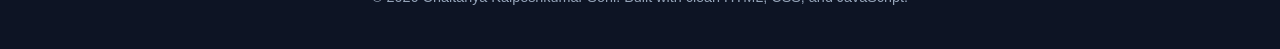
==== commit ae29bc31: "Update portfolio and resume with latest changes" ====
--- a/index.html
+++ b/index.html
@@ -66,7 +66,7 @@
 
           <div class="hero-buttons">
             <a href="resume.html" target="_blank" class="btn btn-primary">
-              📄 View &amp; Print 1-Page Resume
+              📄 View &amp; Print Resume
             </a>
             <a href="#projects" class="btn btn-secondary">
               💻 Explore Projects
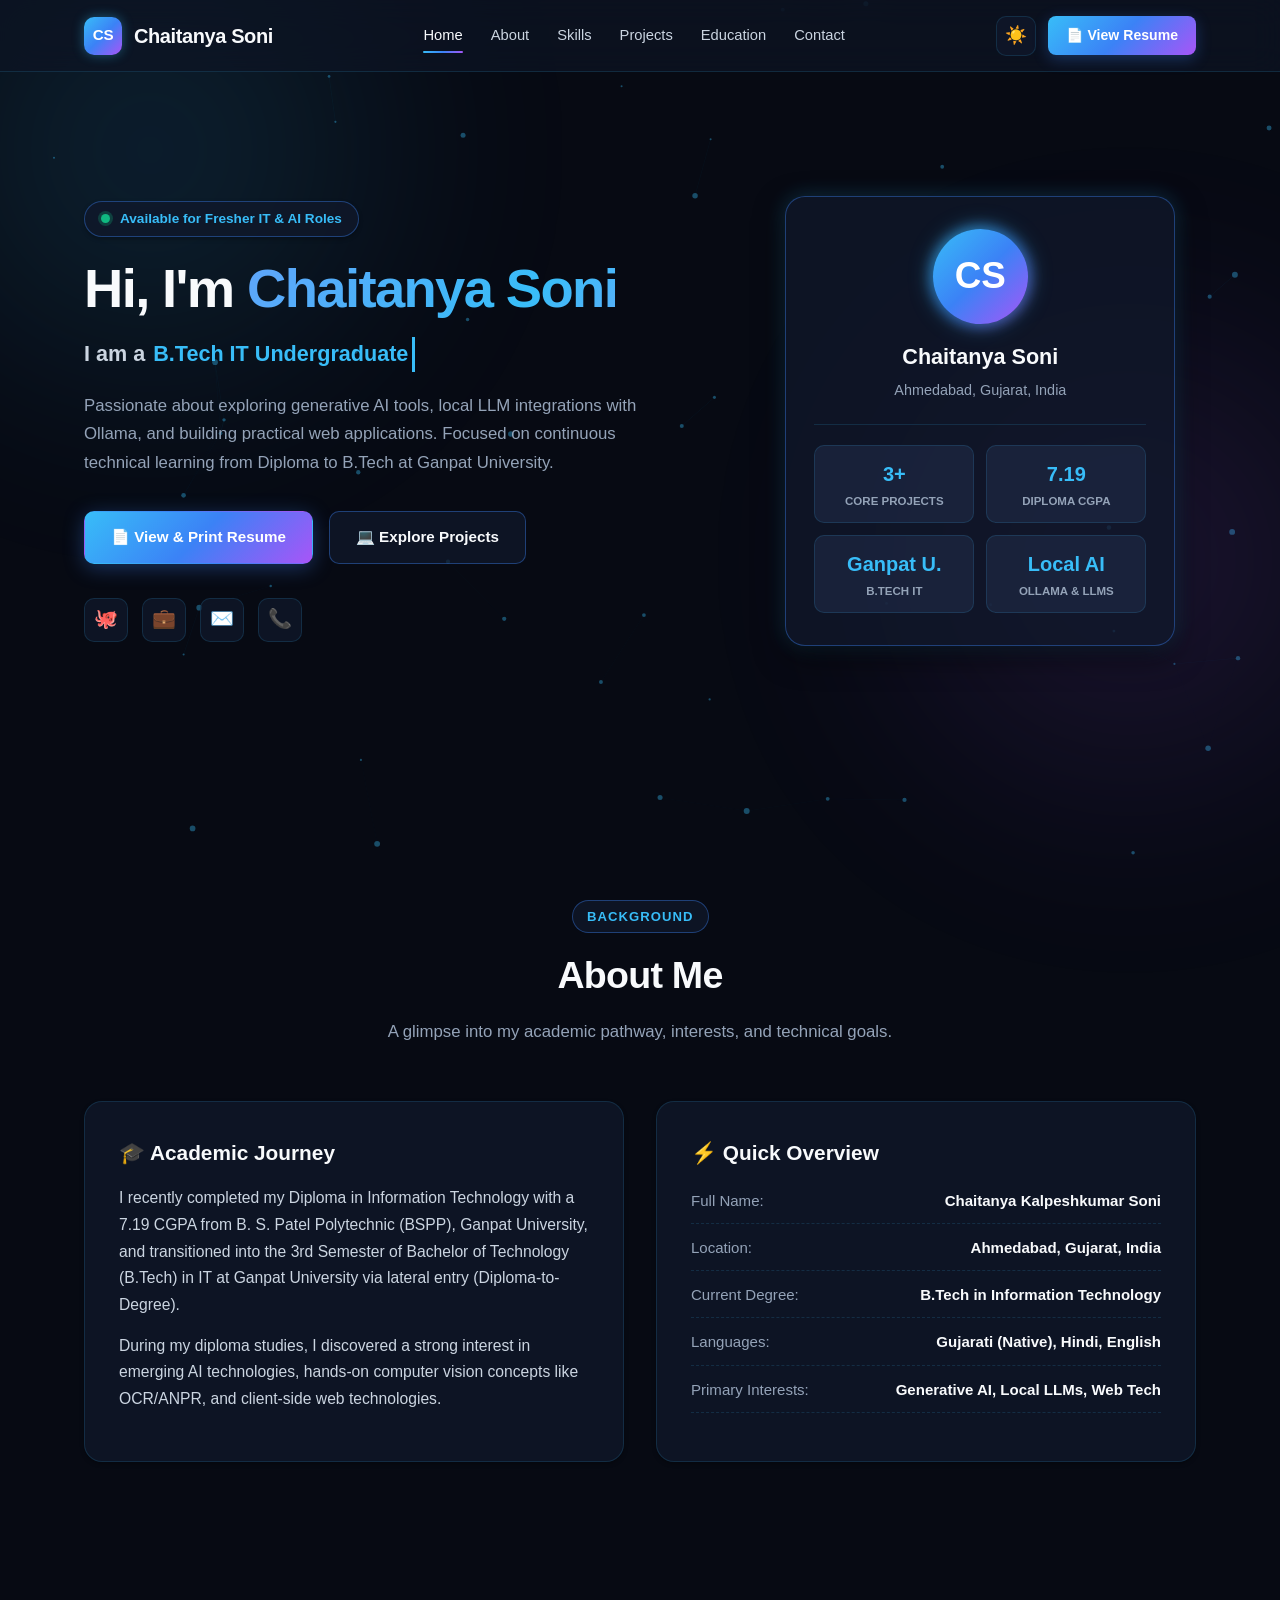
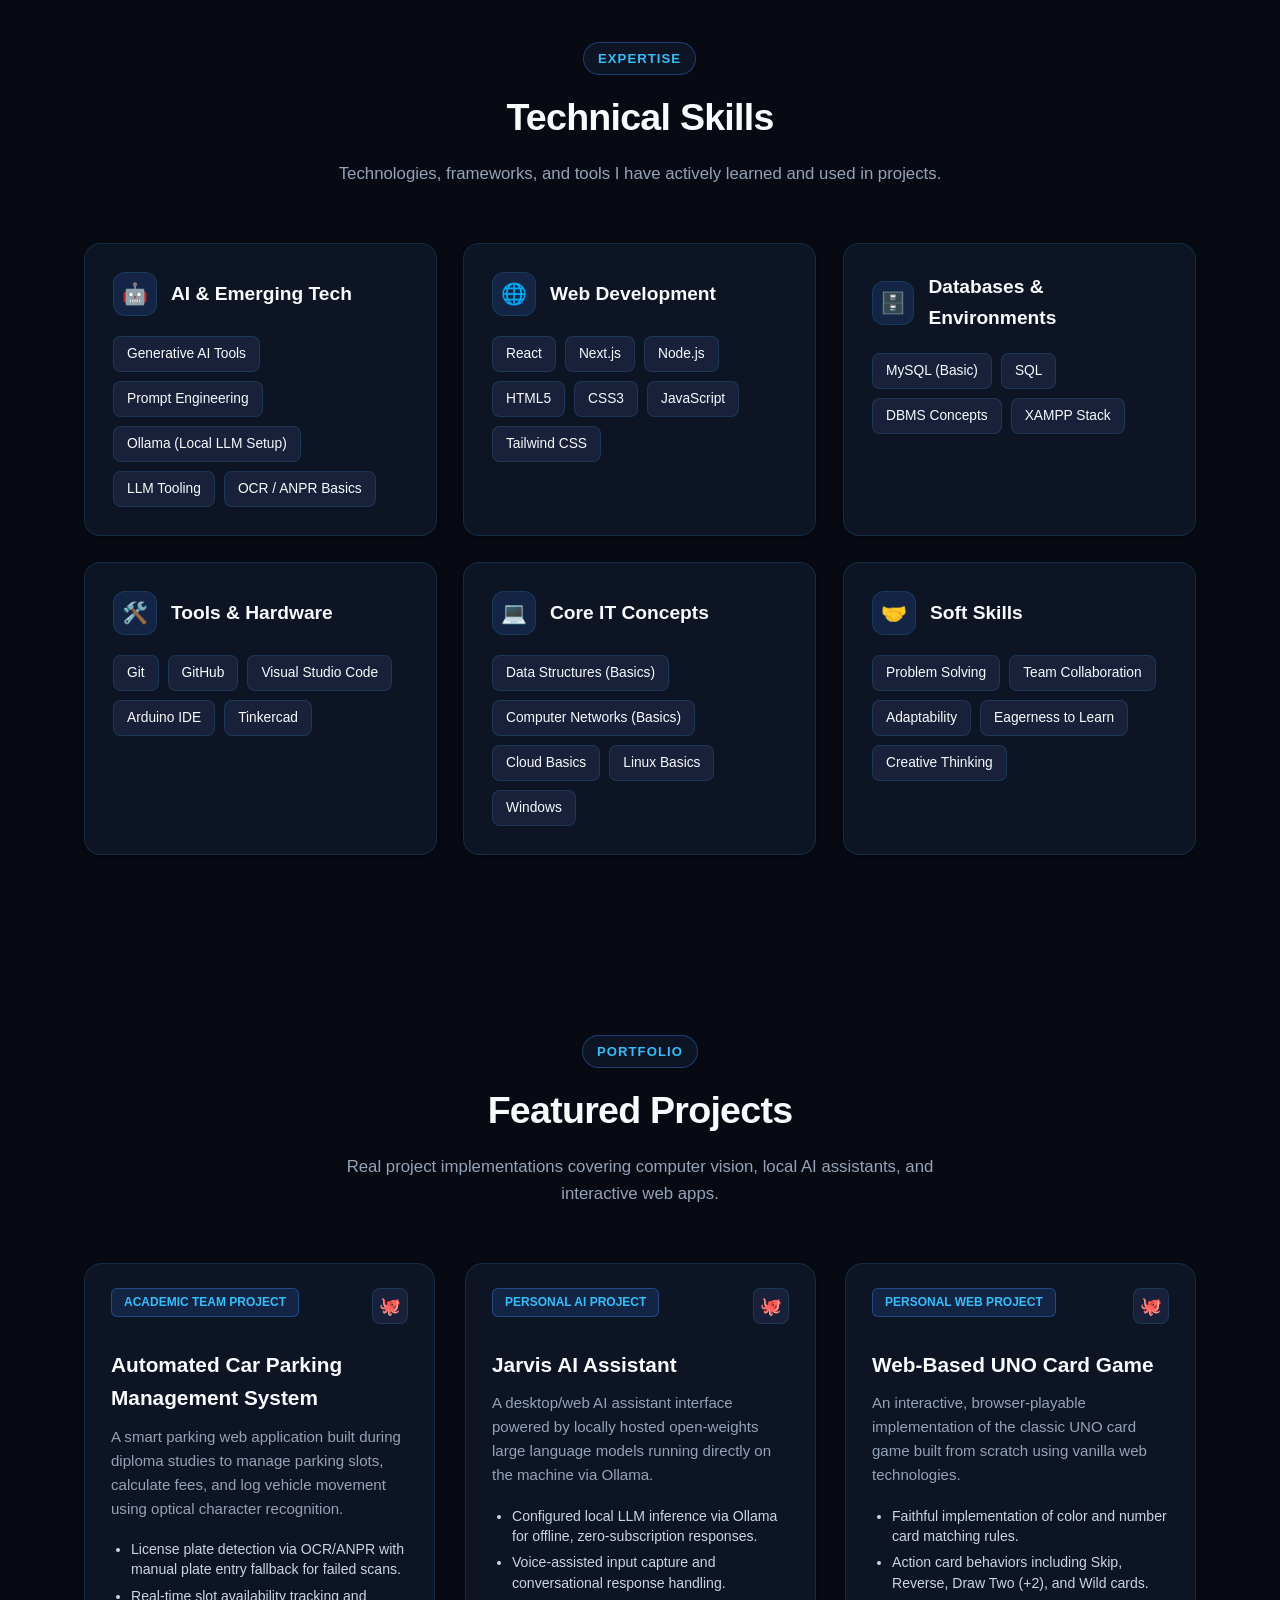
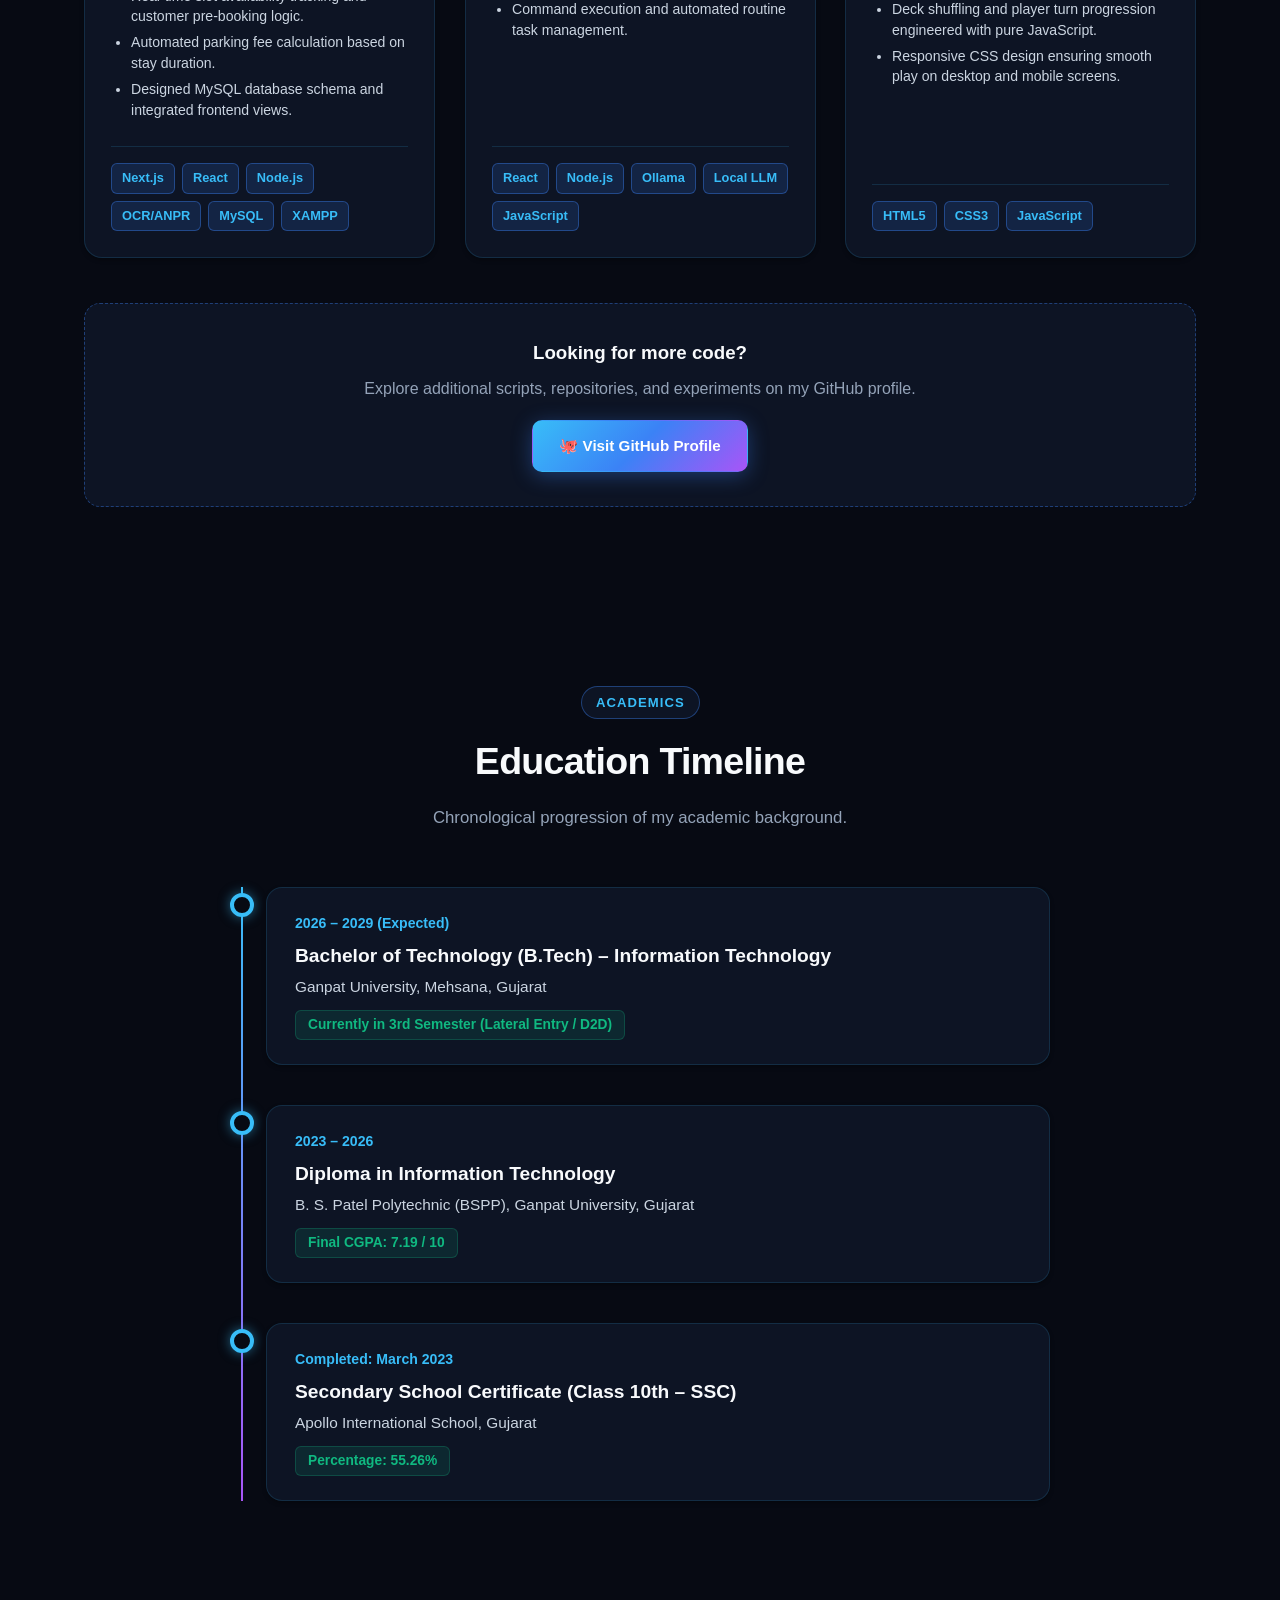
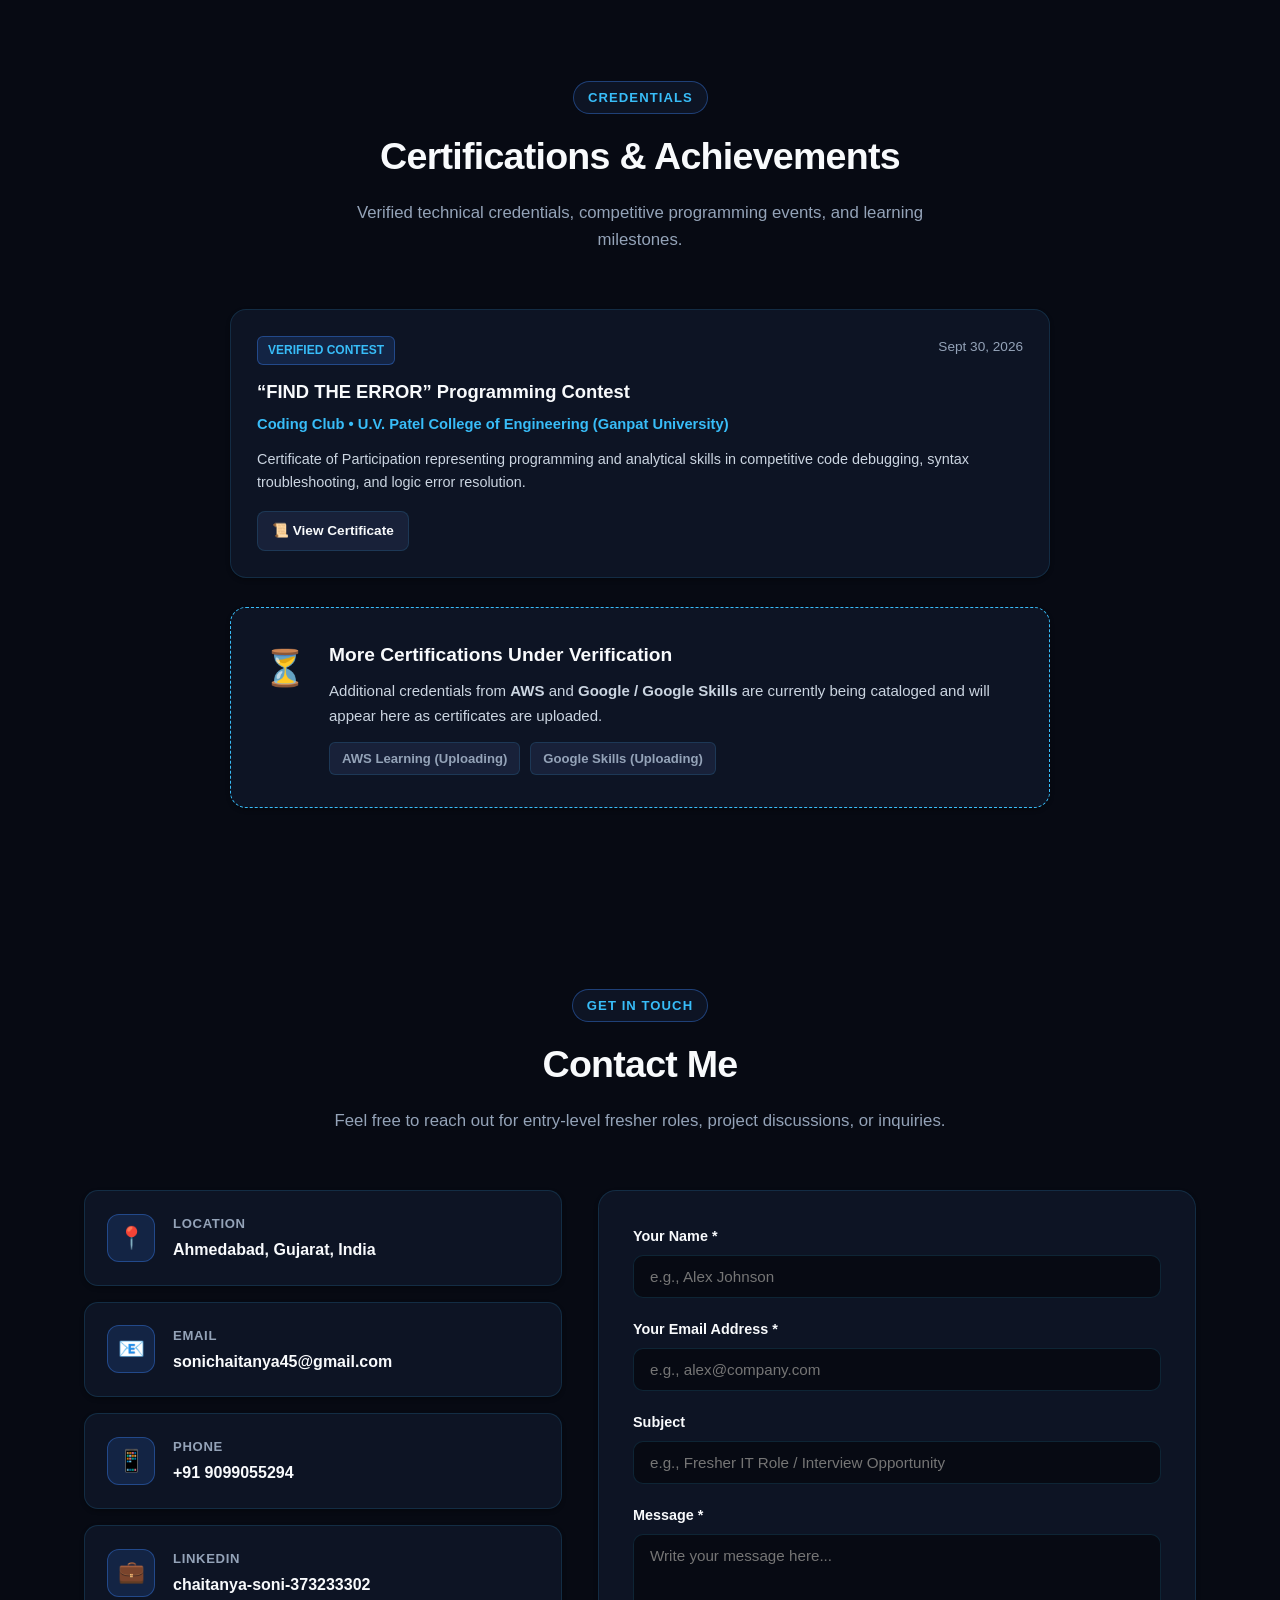
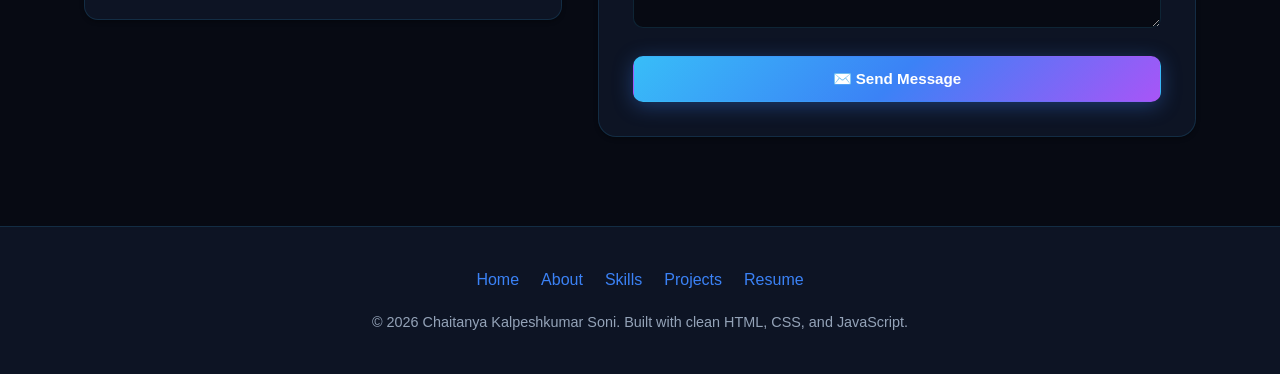
==== commit 5ceb734c: "Add FIND THE ERROR programming contest certification to resume and portfolio" ====
--- a/index.html
+++ b/index.html
@@ -430,26 +430,44 @@
     </div>
   </section>
 
-  <!-- Certifications / Pending Verification Card -->
+  <!-- Certifications Section -->
   <section id="certifications">
     <div class="container">
       <div class="section-header animate-on-scroll">
         <span class="section-badge">Credentials</span>
-        <h2 class="section-title">Certifications &amp; Courses</h2>
-        <p class="section-subtitle">Verified technical credentials and learning milestones.</p>
-      </div>
-
-      <div class="pending-notice-card animate-on-scroll">
+        <h2 class="section-title">Certifications &amp; Achievements</h2>
+        <p class="section-subtitle">Verified technical credentials, competitive programming events, and learning milestones.</p>
+      </div>
+
+      <!-- Verified Certifications Grid -->
+      <div class="certifications-grid">
+        <div class="cert-card animate-on-scroll delay-1">
+          <div class="cert-header">
+            <span class="cert-badge">Verified Contest</span>
+            <span class="cert-date">Sept 30, 2026</span>
+          </div>
+          <h3 class="cert-title">&ldquo;FIND THE ERROR&rdquo; Programming Contest</h3>
+          <div class="cert-issuer">Coding Club &bull; U.V. Patel College of Engineering (Ganpat University)</div>
+          <p class="cert-desc">
+            Certificate of Participation representing programming and analytical skills in competitive code debugging, syntax troubleshooting, and logic error resolution.
+          </p>
+          <a href="assets/certificates/find-the-error-certificate.jpg" target="_blank" rel="noopener" class="cert-btn">
+            📜 View Certificate
+          </a>
+        </div>
+      </div>
+
+      <!-- Notice for Additional Certifications Being Cataloged -->
+      <div class="pending-notice-card animate-on-scroll delay-2">
         <div class="pending-icon">⏳</div>
         <div class="pending-content">
-          <h3>Certifications Pending Verification</h3>
+          <h3>More Certifications Under Verification</h3>
           <p>
-            Credentials from <strong>AWS</strong>, <strong>Google / Google Skills</strong>, and co-curricular college events are currently being organized with official certificate IDs and verification links. They will appear here once verified.
+            Additional credentials from <strong>AWS</strong> and <strong>Google / Google Skills</strong> are currently being cataloged and will appear here as certificates are uploaded.
           </p>
           <div class="pending-badges">
-            <span class="pending-badge">AWS Learning (Pending)</span>
-            <span class="pending-badge">Google Skills (Pending)</span>
-            <span class="pending-badge">College Tech Events (Pending)</span>
+            <span class="pending-badge">AWS Learning (Uploading)</span>
+            <span class="pending-badge">Google Skills (Uploading)</span>
           </div>
         </div>
       </div>
--- a/style.css
+++ b/style.css
@@ -1111,6 +1111,101 @@
   padding: 5px 12px;
   border-radius: 6px;
   border: 1px solid var(--border-color);
+}
+
+/* Verified Certification Cards */
+.certifications-grid {
+  display: grid;
+  grid-template-columns: repeat(auto-fit, minmax(340px, 1fr));
+  gap: 24px;
+  max-width: 820px;
+  margin: 0 auto 30px auto;
+}
+
+.cert-card {
+  background: var(--bg-card);
+  border: 1px solid var(--border-color);
+  border-radius: 16px;
+  padding: 26px;
+  box-shadow: var(--shadow-sm);
+  backdrop-filter: blur(12px);
+  transition: var(--transition);
+  display: flex;
+  flex-direction: column;
+}
+
+.cert-card:hover {
+  border-color: var(--accent-cyan);
+  transform: translateY(-3px);
+  box-shadow: var(--shadow-md), var(--shadow-neon);
+}
+
+.cert-header {
+  display: flex;
+  justify-content: space-between;
+  align-items: flex-start;
+  margin-bottom: 12px;
+}
+
+.cert-badge {
+  font-size: 0.75rem;
+  font-weight: 700;
+  text-transform: uppercase;
+  padding: 4px 10px;
+  border-radius: 6px;
+  background: var(--accent-light);
+  color: var(--accent-cyan);
+  border: 1px solid var(--border-glow);
+}
+
+.cert-date {
+  font-size: 0.85rem;
+  color: var(--text-muted);
+  font-weight: 500;
+}
+
+.cert-title {
+  font-size: 1.15rem;
+  font-weight: 700;
+  color: var(--text-primary);
+  margin-bottom: 6px;
+}
+
+.cert-issuer {
+  font-size: 0.92rem;
+  color: var(--accent-cyan);
+  font-weight: 600;
+  margin-bottom: 12px;
+}
+
+.cert-desc {
+  font-size: 0.9rem;
+  color: var(--text-secondary);
+  line-height: 1.55;
+  margin-bottom: 18px;
+  flex: 1;
+}
+
+.cert-btn {
+  display: inline-flex;
+  align-items: center;
+  gap: 6px;
+  font-size: 0.85rem;
+  font-weight: 600;
+  color: var(--text-primary);
+  text-decoration: none;
+  padding: 8px 14px;
+  border-radius: 8px;
+  background: var(--bg-tag);
+  border: 1px solid var(--border-color);
+  width: fit-content;
+  transition: var(--transition);
+}
+
+.cert-btn:hover {
+  background: var(--accent-light);
+  color: var(--accent-cyan);
+  border-color: var(--accent-cyan);
 }
 
 /* ==========================================================================
